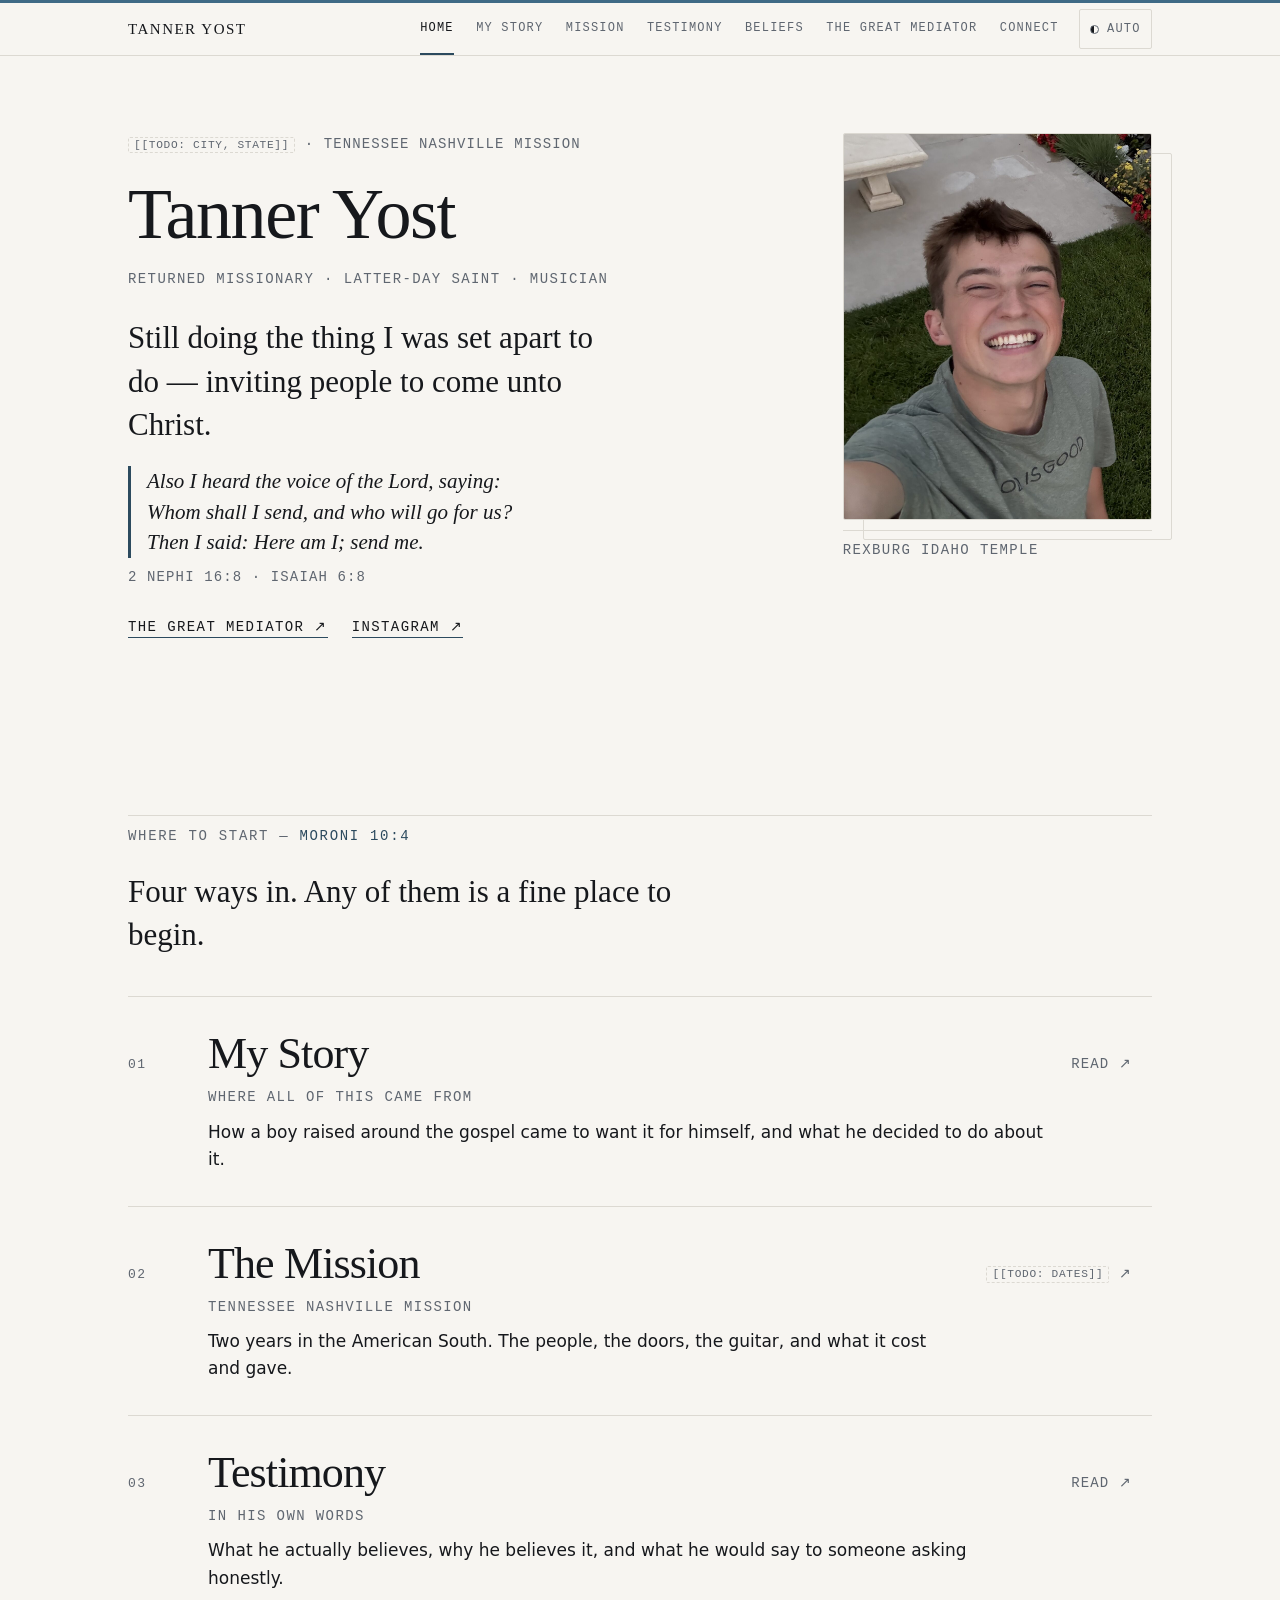
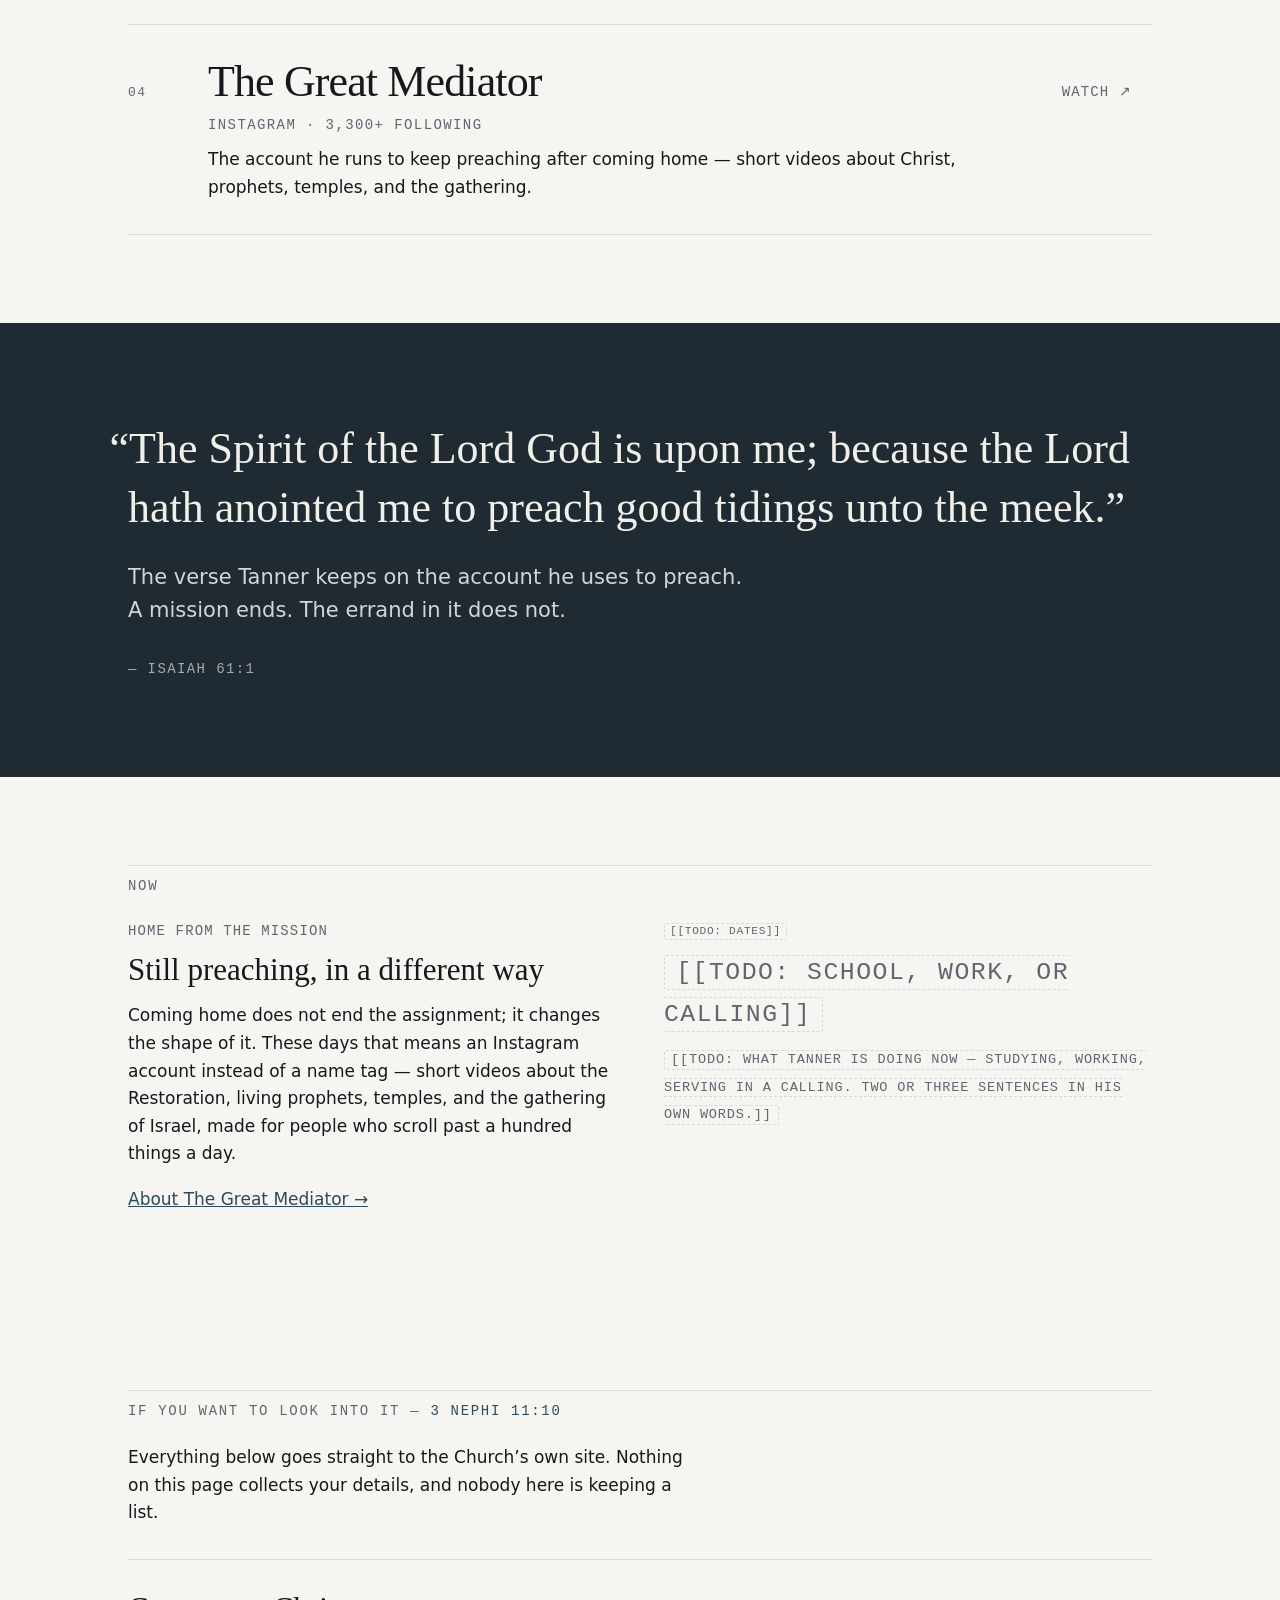
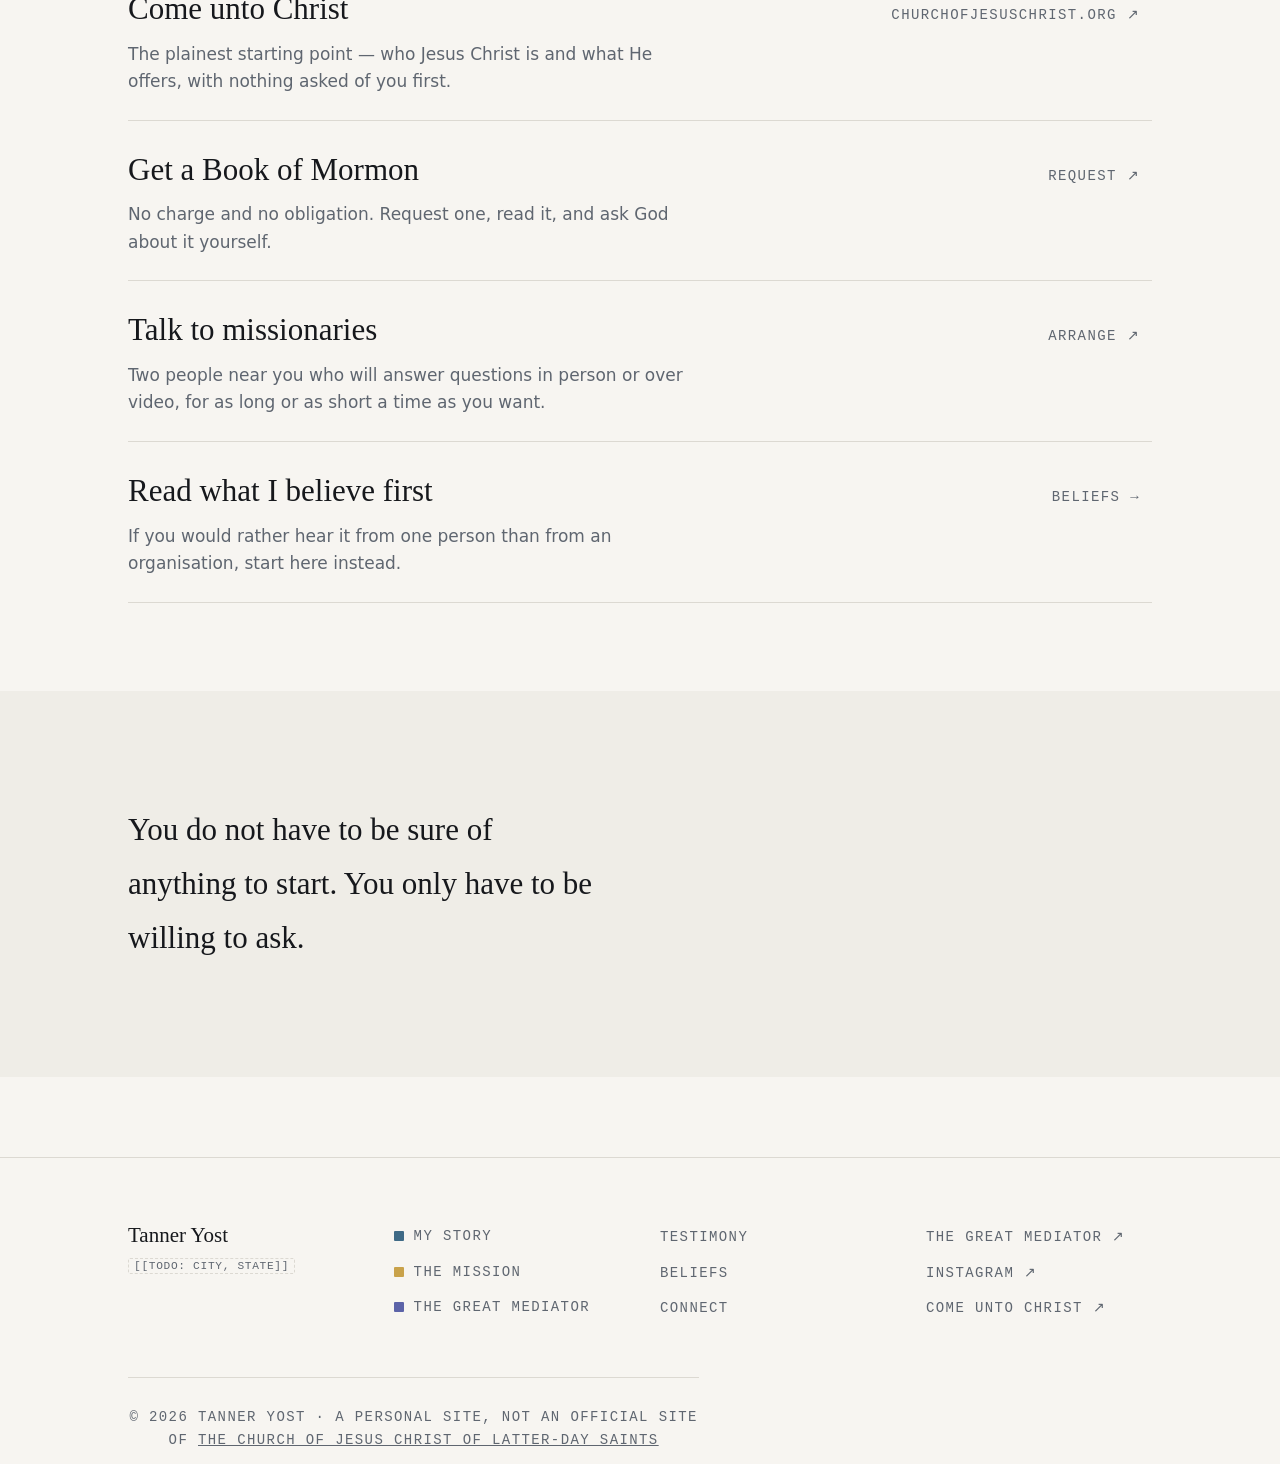
==== index.html @ 620dd686 "Build tanneryost.com — seven pages, no build step A personal site for Tanner Yost, returned missiona" ====
<!DOCTYPE html>
<html lang="en">
<head>
<meta charset="utf-8">
<meta name="viewport" content="width=device-width, initial-scale=1">
<title>Tanner Yost | Returned Missionary, The Church of Jesus Christ of Latter-day Saints</title>
<meta name="description" content="Tanner Yost is a returned missionary of The Church of Jesus Christ of Latter-day Saints who served in the Tennessee Nashville Mission. His story, his testimony, and an invitation to come unto Christ.">
<link rel="canonical" href="https://tanneryost.com/">
<meta property="og:type" content="website">
<meta property="og:url" content="https://tanneryost.com/">
<meta property="og:title" content="Tanner Yost">
<meta property="og:description" content="A returned missionary still doing what he was set apart to do — inviting people to come unto Christ.">
<!-- TODO: add <meta property="og:image"> once a real photograph exists. A link
     preview with no image is better than one showing a stand-in for a person. -->
<link rel="stylesheet" href="assets/css/site.css">
<script>
/* Applies a saved theme before first paint. Must stay inline and synchronous —
   an external file would let the page paint the wrong theme for a frame. */
try{var t=localStorage.getItem('theme');if(t==='light'||t==='dark')document.documentElement.setAttribute('data-theme',t);}catch(e){}
</script>
<script>
/* Arms the scroll reveal AND its safety net. `js` is what lets the CSS hide
   [data-reveal]; if reveal.js never initialises, this load handler strips it
   again so no content can stay invisible. Net first, class second — always. */
window.addEventListener('load',function(){if(document.documentElement.getAttribute('data-reveal-ready')!=='1')document.documentElement.classList.remove('js');});
document.documentElement.className+=' js';
</script>
<script src="assets/js/theme.js" defer></script>
<script src="assets/js/reveal.js" defer></script>
</head>
<body data-page="index">
<a class="skip" href="#main">Skip to content</a>

<header class="site-header">
  <div class="wrap nav-inner">
    <a class="brand" href="index.html">Tanner Yost</a>
    <div class="nav-right">
      <nav aria-label="Primary">
        <ul class="nav-links">
          <li><a href="index.html" aria-current="page">Home</a></li>
          <li><a href="story.html">My Story</a></li>
          <li><a href="mission.html">Mission</a></li>
          <li><a href="testimony.html">Testimony</a></li>
          <li><a href="beliefs.html">Beliefs</a></li>
          <li><a href="mediator.html">The Great Mediator</a></li>
          <li><a href="connect.html">Connect</a></li>
        </ul>
      </nav>
      <button id="theme-toggle" class="theme-toggle" type="button" hidden
              aria-label="Colour theme: Auto. Activate to change.">
        <span class="theme-dot" aria-hidden="true"></span><span class="theme-name">Auto</span>
      </button>
    </div>
  </div>
</header>

<main id="main">

  <div class="wrap masthead">
    <div class="grid">
      <div style="grid-column: 1 / 8;">
        <p class="meta" style="margin-bottom:1.25rem;"><span class="todo">[[TODO: city, state]]</span> &middot; Tennessee Nashville Mission</p>
        <h1 style="font-size:var(--step-4); line-height:1.08;">Tanner Yost</h1>
        <p class="facets">Returned missionary &middot; Latter-day Saint &middot; Musician</p>
        <p class="lede">Still doing the thing I was set apart to do &mdash; inviting people to come unto Christ.</p>
        <p class="motto">Also I heard the voice of the Lord, saying: Whom shall I send, and who will go for us? Then I said: Here am I; send me.</p>
        <p class="meta" style="margin:-1.25rem 0 1.75rem;">2 Nephi 16:8 &middot; Isaiah 6:8</p>
        <ul class="linkrow">
          <li><a href="https://www.instagram.com/thegreatmediator/" rel="me noopener">The Great Mediator &#8599;</a></li>
          <li><a href="https://www.instagram.com/tanner_yost21/" rel="me noopener">Instagram &#8599;</a></li>
        </ul>
      </div>
      <figure class="portrait" style="grid-column: 9 / 13; margin:0;">
        <div class="portrait-frame">
          <img src="assets/img/tanner-portrait.jpg"
               srcset="assets/img/tanner-portrait.jpg 1200w, assets/img/tanner-portrait@2x.jpg 1900w"
               sizes="(max-width: 899px) 100vw, 33vw"
               width="1200" height="1499" decoding="async"
               alt="Tanner Yost laughing, photographed on the lawn of the Rexburg Idaho Temple grounds.">
        </div>
        <figcaption class="caption">Rexburg Idaho Temple</figcaption>
      </figure>
    </div>
  </div>

  <section class="wrap" aria-labelledby="index-h">
    <h2 class="eyebrow" id="index-h">Where to start <span class="ref">Moroni 10:4</span></h2>
    <p class="lede" style="max-width:38ch; margin-bottom:2.5rem;">Four ways in. Any of them is a fine place to begin.</p>
    <div class="idx">

      <a class="idx-row" href="story.html" data-reveal>
        <span class="idx-num">01</span>
        <span>
          <span class="idx-name">My Story</span>
          <span class="idx-tag">Where all of this came from</span>
          <span class="idx-desc">How a boy raised around the gospel came to want it for himself, and what he decided to do about it.</span>
        </span>
        <span class="idx-when">Read &#8599;</span>
      </a>

      <a class="idx-row t-mission" href="mission.html" data-reveal>
        <span class="idx-num">02</span>
        <span>
          <span class="idx-name">The Mission</span>
          <span class="idx-tag">Tennessee Nashville Mission</span>
          <span class="idx-desc">Two years in the American South. The people, the doors, the guitar, and what it cost and gave.</span>
        </span>
        <span class="idx-when"><span class="todo">[[TODO: dates]]</span> &#8599;</span>
      </a>

      <a class="idx-row" href="testimony.html" data-reveal>
        <span class="idx-num">03</span>
        <span>
          <span class="idx-name">Testimony</span>
          <span class="idx-tag">In his own words</span>
          <span class="idx-desc">What he actually believes, why he believes it, and what he would say to someone asking honestly.</span>
        </span>
        <span class="idx-when">Read &#8599;</span>
      </a>

      <a class="idx-row t-mediator" href="mediator.html" data-reveal>
        <span class="idx-num">04</span>
        <span>
          <span class="idx-name">The Great Mediator</span>
          <span class="idx-tag">Instagram &middot; 3,300+ following</span>
          <span class="idx-desc">The account he runs to keep preaching after coming home &mdash; short videos about Christ, prophets, temples, and the gathering.</span>
        </span>
        <span class="idx-when">Watch &#8599;</span>
      </a>

    </div>
  </section>

  <div class="band-quote full-bleed">
    <div class="wrap">
      <blockquote>&ldquo;The Spirit of the Lord God is upon me; because the Lord hath anointed me to preach good tidings unto the meek.&rdquo;</blockquote>
      <p class="after">The verse Tanner keeps on the account he uses to preach. A mission ends. The errand in it does not.</p>
      <p class="attrib">&mdash; Isaiah 61:1</p>
    </div>
  </div>

  <section class="wrap" aria-labelledby="now-h">
    <h2 class="eyebrow" id="now-h">Now</h2>
    <div class="grid">
      <div style="grid-column: 1 / 7;" data-reveal>
        <p class="meta">Home from the mission</p>
        <h3 style="font-family:var(--font-display); font-weight:400; font-size:var(--step-2); margin:.4rem 0 .75rem;">Still preaching, in a different way</h3>
        <p>Coming home does not end the assignment; it changes the shape of it. These days that means an Instagram account instead of a name tag &mdash; short videos about the Restoration, living prophets, temples, and the gathering of Israel, made for people who scroll past a hundred things a day.</p>
        <p><a href="mediator.html">About The Great Mediator &rarr;</a></p>
      </div>
      <div style="grid-column: 7 / 13;" data-reveal>
        <p class="meta"><span class="todo">[[TODO: dates]]</span></p>
        <h3 style="font-family:var(--font-display); font-weight:400; font-size:var(--step-2); margin:.4rem 0 .75rem;"><span class="todo">[[TODO: school, work, or calling]]</span></h3>
        <p><span class="todo">[[TODO: what Tanner is doing now &mdash; studying, working, serving in a calling. Two or three sentences in his own words.]]</span></p>
      </div>
    </div>
  </section>

  <section class="wrap" aria-labelledby="invite-h">
    <h2 class="eyebrow" id="invite-h">If you want to look into it <span class="ref">3 Nephi 11:10</span></h2>
    <p style="max-width:52ch; margin-bottom:2rem;">Everything below goes straight to the Church&rsquo;s own site. Nothing on this page collects your details, and nobody here is keeping a list.</p>
    <ul class="invite">
      <li data-reveal>
        <a href="https://www.churchofjesuschrist.org/comeuntochrist" rel="noopener">
          <span>
            <span class="what">Come unto Christ</span>
            <span class="why">The plainest starting point &mdash; who Jesus Christ is and what He offers, with nothing asked of you first.</span>
          </span>
          <span class="go">churchofjesuschrist.org &#8599;</span>
        </a>
      </li>
      <li data-reveal>
        <a href="https://www.churchofjesuschrist.org/comeuntochrist/ps/book-of-mormon-lesson" rel="noopener">
          <span>
            <span class="what">Get a Book of Mormon</span>
            <span class="why">No charge and no obligation. Request one, read it, and ask God about it yourself.</span>
          </span>
          <span class="go">Request &#8599;</span>
        </a>
      </li>
      <li data-reveal>
        <a href="https://www.churchofjesuschrist.org/comeuntochrist/ps/meet-with-missionaries" rel="noopener">
          <span>
            <span class="what">Talk to missionaries</span>
            <span class="why">Two people near you who will answer questions in person or over video, for as long or as short a time as you want.</span>
          </span>
          <span class="go">Arrange &#8599;</span>
        </a>
      </li>
      <li data-reveal>
        <a href="beliefs.html">
          <span>
            <span class="what">Read what I believe first</span>
            <span class="why">If you would rather hear it from one person than from an organisation, start here instead.</span>
          </span>
          <span class="go">Beliefs &rarr;</span>
        </a>
      </li>
    </ul>
  </section>

  <div class="band-quiet full-bleed">
    <div class="wrap">
      <p>You do not have to be sure of anything to start. You only have to be willing to ask.</p>
    </div>
  </div>

</main>

<footer class="site-footer">
  <div class="wrap">
    <div class="footer-grid">
      <div>
        <h2>Tanner Yost</h2>
        <p class="meta"><span class="todo">[[TODO: city, state]]</span></p>
      </div>
      <div>
        <ul>
          <li><a href="story.html"><span class="swatch sw-self"></span>My Story</a></li>
          <li><a href="mission.html"><span class="swatch sw-mission"></span>The Mission</a></li>
          <li><a href="mediator.html"><span class="swatch sw-mediator"></span>The Great Mediator</a></li>
        </ul>
      </div>
      <div>
        <ul>
          <li><a href="testimony.html">Testimony</a></li>
          <li><a href="beliefs.html">Beliefs</a></li>
          <li><a href="connect.html">Connect</a></li>
        </ul>
      </div>
      <div>
        <ul>
          <li><a href="https://www.instagram.com/thegreatmediator/" rel="me noopener">The Great Mediator &#8599;</a></li>
          <li><a href="https://www.instagram.com/tanner_yost21/" rel="me noopener">Instagram &#8599;</a></li>
          <li><a href="https://www.churchofjesuschrist.org/comeuntochrist" rel="noopener">Come unto Christ &#8599;</a></li>
        </ul>
      </div>
    </div>
    <p class="colophon">&copy; 2026 Tanner Yost &middot; A personal site, not an official site of <a href="https://www.churchofjesuschrist.org/" rel="noopener">The Church of Jesus Christ of Latter-day Saints</a></p>
  </div>
</footer>

</body>
</html>
---- assets/css/site.css ----
/* ============================================================================
   tanneryost.com — site styles
   Hand-written. No framework, no build step, no npm. Works offline.

   ANTI-DRIFT RULES — these are what separate this from a generic template.
   If any one of them lapses, the design collapses. Do not "improve" them away.
     1. Body copy is NEVER a serif. The serif is display and scripture only.
     2. Nothing is centered except the footer bottom line and the placeholders.
     3. No border-radius above 2px. No exceptions on this site.
     4. No box-shadow as decoration. Depth comes from 1px borders and one
        offset frame. The inset bars on hover are structure, not shadow.
     5. No gradients. Not one.
     6. Display serif is always weight 400. Never bold. Bold serif at display
        size is what makes a site look like a 2009 blog.
     7. The mono voice carries SCRIPTURE REFERENCES, not decoration. If a mono
        label is not a reference, a date, or a section name, it should not be
        mono. This is the site's whole typographic conceit — protect it.
     8. Scripture wording is NEVER altered, and always carries its reference.
        Quoting part of a verse is fine — changing a word inside it is not.
        Every verse on this site was checked against churchofjesuschrist.org
        before launch. Check any new one the same way; do not quote from
        memory. Memory is exactly how "And I would not that ye think" became
        "I would not that ye should think" in an early draft of story.html.

   TWO DELIBERATE, BOUNDED EXCEPTIONS TO THE "NO DEPENDENCIES" RULE:
     a. assets/js/reveal.js adds one scroll reveal. Content is VISIBLE BY
        DEFAULT — only `.js [data-reveal]` hides, so a visitor without JS
        loses nothing. See the safety net in each page's <head>.
     b. Instagram's embed.js loads on mediator.html and mission.html ONLY.
        Every other page stays fully offline-capable. The bare <blockquote>
        is styled to read as a finished link card if the script never loads.
   ========================================================================= */

/* ---------- tokens ------------------------------------------------------ */

:root {
  --bg: #F7F5F1;
  --surface: #FFFFFF;
  --ink: #16181C;
  --ink-muted: #5F6670;
  --border: #DCD9D2;
  --graphite: #1F2A33;
  --graphite-ink: #F1EFE9;
  --quiet-bg: #EFEDE7;

  /* Temple blue. The default accent, used on every page that is about Tanner
     himself rather than about one of the two named efforts. */
  --accent: #2C4A5E;
  --accent-fill: #3F6A86;
  --accent-tint: rgba(63, 106, 134, .08);

  --font-display: ui-serif, "Iowan Old Style", "Palatino Linotype", Palatino,
                  "Book Antiqua", "Hoefler Text", Georgia, "Times New Roman", serif;
  --font-body: system-ui, -apple-system, "Segoe UI", Roboto, "Helvetica Neue",
               "Noto Sans", Arial, sans-serif;
  --font-mono: ui-monospace, SFMono-Regular, "SF Mono", Menlo, Consolas,
               "Liberation Mono", monospace;

  --step--1: .875rem;      /* references and meta. 14px, not 13 — this size
                              carries most of the page's structure. */
  --step-0: 1.0625rem;
  --step-1: 1.3125rem;
  --step-2: clamp(1.5rem, 1.15rem + 1.4vw, 1.9375rem);
  --step-3: clamp(1.9375rem, 1.35rem + 2.4vw, 2.75rem);
  --step-4: clamp(2.5rem, 1.4rem + 4.6vw, 4.5rem);

  --gutter: clamp(20px, 5vw, 48px);
  --measure: 68ch;
  --radius: 2px;
}

/* SECTION-ACCENT LAW — one mechanism, zero exceptions.
   --accent-fill is the raw hex. It may ONLY be a <=4px rule, a <=12px swatch,
   or an inset hover bar. Never text, never a button, never a large panel.
   --accent is the darkened AA-safe variant and is the ONLY one allowed to
   carry colour in text. Naming them this way makes the contrast-failing
   colour awkward to reach for by accident.
   Only two classes, deliberately — Tanner has one message, not a portfolio.
   They go on <body> for a page, and on .idx-row for a single row. */
.t-mission  { --accent: #7A5A20; --accent-fill: #C9A24A;
              --accent-tint: rgba(201, 162, 74, .12); }
.t-mediator { --accent: #3D4278; --accent-fill: #5C63A8;
              --accent-tint: rgba(92, 99, 168, .10); }

/* ---------- dark theme -------------------------------------------------- *
 * Three states, driven by data-theme on <html>:
 *   absent          follow the operating system  (the default)
 *   "light"         forced light, even if the OS says dark
 *   "dark"          forced dark,  even if the OS says light
 *
 * The dark declarations are deliberately written TWICE — once inside the media
 * query for visitors following their OS, once for visitors who picked dark from
 * the toggle. CSS cannot share one block between a media query and an attribute
 * selector, and light-dark() would silently blank the whole palette on older
 * browsers, which is a worse failure than duplication. KEEP THE TWO IN SYNC.
 * ------------------------------------------------------------------------ */

:root { color-scheme: light; }
:root[data-theme="light"] { color-scheme: light; }

@media (prefers-color-scheme: dark) {
  :root:not([data-theme="light"]) {
    color-scheme: dark;
    --bg: #111417;
    --surface: #191D21;
    --ink: #E9ECEF;
    --ink-muted: #98A0A8;
    /* Must stay this light. The entire structure of this site is 1px rules;
       anything darker makes the page look like it failed to load. */
    --border: #3A4149;
    --quiet-bg: #171A1D;
    --accent: #8FB6CE;
    --accent-tint: rgba(143, 182, 206, .16);
  }
  /* Tints are re-tuned for dark: the light-mode 8-12% alpha is a ~2% lift on
     #111417 and vanishes entirely. */
  :root:not([data-theme="light"]) .t-mission  { --accent: #DDBB6A; --accent-tint: rgba(221, 187, 106, .16); }
  :root:not([data-theme="light"]) .t-mediator { --accent: #A2A8E4; --accent-tint: rgba(162, 168, 228, .16); }
}

:root[data-theme="dark"] {
  color-scheme: dark;
  --bg: #111417;
  --surface: #191D21;
  --ink: #E9ECEF;
  --ink-muted: #98A0A8;
  --border: #3A4149;
  --quiet-bg: #171A1D;
  --accent: #8FB6CE;
  --accent-tint: rgba(143, 182, 206, .16);
}
:root[data-theme="dark"] .t-mission  { --accent: #DDBB6A; --accent-tint: rgba(221, 187, 106, .16); }
:root[data-theme="dark"] .t-mediator { --accent: #A2A8E4; --accent-tint: rgba(162, 168, 228, .16); }

/* ---------- base -------------------------------------------------------- */

*, *::before, *::after { box-sizing: border-box; }

html, body { overflow-x: clip; }

body {
  margin: 0;
  background: var(--bg);
  color: var(--ink);
  font-family: var(--font-body);
  font-size: var(--step-0);
  line-height: 1.62;
  -webkit-font-smoothing: antialiased;
  text-rendering: optimizeLegibility;
}

img, svg, video { max-width: 100%; height: auto; display: block; }

/* Every grid/flex child holding text needs this or long words force overflow. */
.grid > *, .flex > * { min-width: 0; }

a { color: var(--accent); }

:focus-visible {
  outline: 2px solid var(--accent);
  outline-offset: 3px;
}

.skip {
  position: absolute; left: -9999px; top: 0;
  background: var(--surface); color: var(--ink);
  padding: .75rem 1rem; z-index: 100;
  font-family: var(--font-mono); font-size: var(--step--1);
}
.skip:focus { left: 0; }

.sr-only {
  position: absolute; width: 1px; height: 1px;
  padding: 0; margin: -1px; overflow: hidden;
  clip: rect(0 0 0 0); white-space: nowrap; border: 0;
}

/* ---------- typography -------------------------------------------------- */

h1, h2 {
  font-family: var(--font-display);
  font-weight: 400;                 /* never bold — see anti-drift rule 6 */
  margin: 0;
}
h1 { font-size: var(--step-3); line-height: 1.15; letter-spacing: -.02em; }
h2 { font-size: var(--step-2); line-height: 1.25; letter-spacing: -.01em; }
h3 {
  font-family: var(--font-body);
  font-weight: 600;
  font-size: var(--step-1);
  line-height: 1.35;
  margin: 0;
}

p { margin: 0 0 1.1em; max-width: var(--measure); }
p:last-child { margin-bottom: 0; }

.lede {
  font-family: var(--font-display);
  font-size: var(--step-2);
  line-height: 1.4;
  max-width: 34ch;
}

/* The section label. Mono caps over a hairline — the same fixture on every
   page, so a reader always knows where a section begins. */
.eyebrow {
  font-family: var(--font-mono);
  font-size: var(--step--1);
  text-transform: uppercase;
  letter-spacing: .12em;
  color: var(--ink-muted);
  margin: 0 0 1.5rem;
  padding-top: 12px;
  border-top: 1px solid var(--border);
}

/* A scripture reference riding on the section label. This is the site's
   signature move — where Sai's dossier numbered its figures, this one cites
   chapter and verse. Tabular numerals so a column of references aligns. */
.eyebrow .ref {
  color: var(--accent);
  font-variant-numeric: tabular-nums;
}
.eyebrow .ref::before { content: " \2014  "; color: var(--ink-muted); }

.meta {
  font-family: var(--font-mono);
  font-size: var(--step--1);
  text-transform: uppercase;
  letter-spacing: .08em;
  color: var(--ink-muted);
  font-variant-numeric: tabular-nums;   /* dates align like a printed record */
  margin: 0;
}
.meta li { display: inline; }
.meta li + li::before { content: " | "; opacity: .55; }
ul.meta { list-style: none; padding: 0; }

/* Unresolved facts ship as visibly unfilled fields — never as plausible
   invention. Tanner fills these in; nothing here is guessed on his behalf.
   Find them all with:  grep -rn 'TODO:' *.html   */
.todo {
  font-family: var(--font-mono);
  font-size: .8em;
  text-transform: uppercase;
  letter-spacing: .06em;
  color: var(--ink-muted);
  border: 1px dashed var(--border);
  border-radius: var(--radius);
  padding: .1em .45em;
  white-space: normal;
}

/* A standing note to the reader — currently the "this page is a draft" bar.
   Deliberately plain and unemphatic: it is an admission, not a banner. Delete
   the element from the page once the page no longer needs the admission. */
.notice {
  font-family: var(--font-mono);
  font-size: var(--step--1);
  line-height: 1.7;
  color: var(--ink-muted);
  border: 1px dashed var(--border);
  border-radius: var(--radius);
  padding: 1rem 1.25rem;
  max-width: 68ch;
  margin: 0;
}

/* ---------- scripture --------------------------------------------------- */

/* A quoted verse. Serif, hanging opening quote, reference always attached.
   Used inline in the flow of a page; the graphite band handles the loud ones. */
.verse {
  font-family: var(--font-display);
  font-size: var(--step-1);
  line-height: 1.6;
  max-width: 46ch;
  margin: 0 0 1.5rem;
  padding-left: 18px;
  border-left: 3px solid var(--accent);
}
.verse p { margin: 0 0 .6em; max-width: none; font-family: inherit; }
.verse cite {
  display: block;
  font-family: var(--font-mono);
  font-style: normal;
  font-size: var(--step--1);
  text-transform: uppercase;
  letter-spacing: .1em;
  color: var(--ink-muted);
  font-variant-numeric: tabular-nums;
  margin-top: .75rem;
}

/* ---------- layout ------------------------------------------------------ */

.wrap {
  max-width: 1120px;
  margin-inline: auto;
  padding-inline: var(--gutter);
}

section { padding-block: clamp(3rem, 7vw, 5.5rem); }

.grid {
  display: grid;
  grid-template-columns: repeat(12, 1fr);
  gap: clamp(1.5rem, 4vw, 3rem);
}
@media (max-width: 899px) {
  .grid { grid-template-columns: 1fr; }
  .grid > * { grid-column: auto !important; }
}

.full-bleed {
  width: 100vw;
  margin-left: 50%;
  transform: translateX(-50%);
}

/* ---------- header / nav ------------------------------------------------ */

.site-header {
  position: sticky;
  top: 0;
  z-index: 50;
  background: var(--bg);
  border-bottom: 1px solid var(--border);
}

/* The accent stripe. Solid --accent-fill, taking whichever section colour the
   page carries. No gradient — see anti-drift rule 5. */
.site-header::before {
  content: "";
  display: block;
  height: 3px;
  background: var(--accent-fill);
}

.nav-inner {
  display: flex;
  flex-wrap: wrap;
  align-items: center;
  justify-content: space-between;
  gap: 0 1.5rem;
}

.brand {
  font-family: var(--font-display);
  font-size: .9375rem;
  text-transform: uppercase;
  letter-spacing: .1em;
  color: var(--ink);
  text-decoration: none;
  padding-block: .875rem;
}

/* Seven links on a seven-page site never needed a disclosure. A wrapping flex
   row removes the JS, the overlay edge cases, and the empty-accessible-name
   bug that a checkbox-under-an-aria-hidden-label pattern would introduce. */
.nav-links {
  display: flex;
  flex-wrap: wrap;
  list-style: none;
  margin: 0;
  padding: 0;
  gap: 0 clamp(.75rem, 1.8vw, 1.4rem);
}
.nav-links a {
  display: block;
  font-family: var(--font-mono);
  font-size: .75rem;
  text-transform: uppercase;
  letter-spacing: .1em;
  color: var(--ink-muted);
  text-decoration: none;
  padding-block: .875rem;          /* 14px + 14px + line-height => 44px target */
  transition: color 100ms ease;
}
.nav-links a:hover { color: var(--ink); }
.nav-links a[aria-current="page"] {
  color: var(--ink);
  box-shadow: 0 2px 0 var(--accent);   /* --accent (text-safe), never --accent-fill */
}

.nav-right {
  display: flex;
  align-items: center;
  flex-wrap: wrap;
  gap: 0 clamp(.75rem, 2vw, 1.25rem);
}

/* Theme toggle. Mono uppercase like everything else in the chrome, so it reads
   as one more printed label rather than a widget bolted on. It ships with the
   [hidden] attribute and theme.js removes it, so a visitor with JS disabled
   never sees a dead control — they just get their OS preference. */
.theme-toggle {
  font-family: var(--font-mono);
  font-size: .75rem;
  text-transform: uppercase;
  letter-spacing: .1em;
  color: var(--ink-muted);
  background: none;
  border: 1px solid var(--border);
  border-radius: var(--radius);
  padding: .5rem .65rem;
  min-height: 40px;
  cursor: pointer;
  display: inline-flex;
  align-items: center;
  gap: .5rem;
  transition: color 100ms ease, border-color 100ms ease;
}
.theme-toggle:hover { color: var(--ink); border-color: var(--ink-muted); }
.theme-toggle[hidden] { display: none; }

.theme-dot {
  width: 9px;
  height: 9px;
  flex: none;
  border-radius: 50%;
  border: 1px solid var(--ink-muted);
  background: var(--ink);
}
/* Auto shows a half-filled dot: the site is deferring to the OS, not asserting
   a colour of its own. */
.theme-toggle[data-state="auto"] .theme-dot {
  background: linear-gradient(90deg, var(--ink) 0 50%, transparent 50% 100%);
}
.theme-toggle[data-state="light"] .theme-dot { background: transparent; }

@media (max-width: 720px) {
  .nav-inner { gap: 0; }
  .brand { width: 100%; padding-bottom: .35rem; }
  .nav-right { width: 100%; padding-bottom: .5rem; }
  .nav-links { width: 100%; }
}

/* ---------- masthead ---------------------------------------------------- */

.masthead { padding-block: clamp(2.5rem, 6vw, 6rem) clamp(3rem, 7vw, 5.5rem); }
.masthead .lede { max-width: 32ch; margin-bottom: 1.25rem; }

.facets {
  font-family: var(--font-mono);
  font-size: var(--step--1);
  text-transform: uppercase;
  letter-spacing: .1em;
  color: var(--ink-muted);
  margin: .9rem 0 1.6rem;
}

.motto {
  font-family: var(--font-display);
  font-style: italic;
  font-size: var(--step-1);
  line-height: 1.45;
  border-left: 3px solid var(--accent);
  padding-left: 16px;
  margin: 0 0 1.75rem;
  max-width: 40ch;
}

.linkrow {
  display: flex;
  flex-wrap: wrap;
  gap: 0 1.5rem;
  list-style: none;
  margin: 0;
  padding: 0;
  font-family: var(--font-mono);
  font-size: var(--step--1);
  text-transform: uppercase;
  letter-spacing: .1em;
}
.linkrow a { color: var(--ink); text-decoration: none; border-bottom: 1px solid var(--accent); padding-bottom: 2px; }
.linkrow a:hover { border-bottom-width: 2px; }

/* Portrait with a letterpress-style offset frame. This is the one offset
   element on the site (anti-drift rule 4 permits exactly this). */
/* The frame anchors to a wrapper around the image only. Anchoring it to the
   <figure> would stretch it around the caption as well. */
.portrait-frame { position: relative; }
.portrait img {
  width: 100%;
  aspect-ratio: 4 / 5;
  object-fit: cover;
  object-position: 50% 28%;      /* keeps the eyeline in the upper third */
  border: 1px solid var(--border);
  border-radius: var(--radius);
}
@media (min-width: 900px) {
  .portrait-frame::before {
    content: "";
    position: absolute;
    inset: 20px -20px -20px 20px;
    border: 1px solid var(--border);
    border-radius: var(--radius);
    z-index: -1;
  }
}
/* The source portrait is vertical. A 3:2 mobile crop would slice a band out of
   the middle of his face, so mobile squares off instead of going landscape. */
@media (max-width: 899px) {
  .portrait img { aspect-ratio: 1 / 1; object-position: 50% 30%; }
}

/* A wide figure for landscape photographs — the same letterpress offset frame
   as the portrait, at 3:2. Group shots and buildings belong here; forcing them
   into the 4:5 .portrait slot crops the people at the edges straight out. */
.feature { margin: 0; }
.feature-frame { position: relative; }
.feature img {
  width: 100%;
  aspect-ratio: 3 / 2;
  object-fit: cover;
  border: 1px solid var(--border);
  border-radius: var(--radius);
}
@media (min-width: 900px) {
  .feature-frame::before {
    content: "";
    position: absolute;
    inset: 20px -20px -20px 20px;
    border: 1px solid var(--border);
    border-radius: var(--radius);
    z-index: -1;
  }
}

.caption {
  font-family: var(--font-mono);
  font-size: var(--step--1);
  text-transform: uppercase;
  letter-spacing: .1em;
  color: var(--ink-muted);
  border-top: 1px solid var(--border);
  padding-top: 8px;
  margin-top: 10px;
}

/* ---------- photo placeholders ------------------------------------------ *
 * Tanner's Instagram is 100% video reels — there is not one photograph to
 * work from, and the reel thumbnails are 360x640 and mostly other people's
 * copyrighted media. So every image slot ships as a labelled, correctly
 * proportioned frame instead of a stock photo standing in for a real person.
 * It is honest, it holds the exact layout the photo will occupy, and it tells
 * whoever is filling it in precisely what to supply.
 * Delete the .ph block and drop in an <img> — the geometry is already right.
 * ----------------------------------------------------------------------- */
.ph {
  border: 1px dashed var(--border);
  border-radius: var(--radius);
  background: var(--quiet-bg);
  display: grid;
  place-items: center;
  padding: 1.5rem;
  text-align: center;
  aspect-ratio: 4 / 5;
}
.ph span {
  font-family: var(--font-mono);
  font-size: var(--step--1);
  text-transform: uppercase;
  letter-spacing: .1em;
  color: var(--ink-muted);
  max-width: 24ch;
  line-height: 1.6;
}
.ph--wide { aspect-ratio: 3 / 2; }
.ph--square { aspect-ratio: 1 / 1; }
@media (max-width: 899px) {
  .portrait .ph { aspect-ratio: 1 / 1; }
}

/* ---------- the index (the home centrepiece) ---------------------------- */
/* Not cards. A printed index. Cards are the failure state. */

.idx { border-bottom: 1px solid var(--border); }

.idx-row {
  display: grid;
  grid-template-columns: 3.5rem 1fr auto;
  gap: 0 1.5rem;
  align-items: baseline;
  padding: 2rem 1.25rem 2rem 0;
  border-top: 1px solid var(--border);
  text-decoration: none;
  color: inherit;
  background: transparent;
  transition: background-color 120ms ease;
}
.idx-num {
  font-family: var(--font-mono);
  font-size: .8125rem;
  letter-spacing: .12em;
  color: var(--ink-muted);
  font-variant-numeric: tabular-nums;
}
.idx-name {
  font-family: var(--font-display);
  font-size: var(--step-3);
  line-height: 1.15;
  letter-spacing: -.02em;
  display: block;
}
.idx-tag {
  font-family: var(--font-mono);
  font-size: var(--step--1);
  text-transform: uppercase;
  letter-spacing: .1em;
  color: var(--ink-muted);
  display: block;
  margin: .4rem 0 .6rem;
}
.idx-desc { margin: 0; max-width: 46ch; }
.idx-when {
  font-family: var(--font-mono);
  font-size: var(--step--1);
  text-transform: uppercase;
  letter-spacing: .08em;
  color: var(--ink-muted);
  text-align: right;
  font-variant-numeric: tabular-nums;
  white-space: nowrap;
}

.idx-row:hover, .idx-row:focus-visible {
  background: var(--accent-tint);                              /* fallback */
  background: color-mix(in srgb, var(--accent-fill) 8%, transparent);
  box-shadow: inset 3px 0 0 var(--accent-fill);
}
@media (prefers-color-scheme: dark) {
  :root:not([data-theme="light"]) .idx-row:hover,
  :root:not([data-theme="light"]) .idx-row:focus-visible {
    background: var(--accent-tint);
    background: color-mix(in srgb, var(--accent-fill) 16%, transparent);
  }
}
:root[data-theme="dark"] .idx-row:hover,
:root[data-theme="dark"] .idx-row:focus-visible {
  background: var(--accent-tint);
  background: color-mix(in srgb, var(--accent-fill) 16%, transparent);
}
.idx-row:hover .idx-num, .idx-row:focus-visible .idx-num { color: var(--accent); }

@media (max-width: 639px) {
  .idx-row { grid-template-columns: 1fr; padding-right: .5rem; }
  .idx-when { text-align: left; margin-top: .75rem; }
  .idx-num { margin-bottom: .35rem; }
}

/* ---------- bands ------------------------------------------------------- */

/* The loud band: graphite, a verse or a line of his own, an attribution. */
.band-quote {
  background: var(--graphite);
  color: var(--graphite-ink);
  padding-block: clamp(3.5rem, 8vw, 6rem);
}
.band-quote blockquote {
  margin: 0;
  font-family: var(--font-display);
  font-size: var(--step-3);
  line-height: 1.35;
  max-width: 24em;
  text-indent: -.42em;              /* hanging opening quote */
}
.band-quote .after {
  font-family: var(--font-body);
  font-size: var(--step-1);
  line-height: 1.55;
  max-width: 46ch;
  margin-top: 1.5rem;
  color: #D2D6DA;
}
.band-quote .attrib {
  font-family: var(--font-mono);
  font-size: var(--step--1);
  text-transform: uppercase;
  letter-spacing: .1em;
  color: #A3ABB2;
  margin-top: 2rem;
  font-variant-numeric: tabular-nums;
}

/* THE QUIET BAND — one section per page where the system deliberately stops.
   No accent colour, no mono, no reference, no motion, longer leading. On a
   site about faith, a room with nothing in it does more work than another
   label would. Do not add a rule, a heading, or a caption to this. That is
   the entire point. */
.band-quiet {
  background: var(--quiet-bg);
  padding-block: clamp(4rem, 9vw, 7rem);
}
.band-quiet p {
  font-family: var(--font-display);
  font-size: var(--step-2);
  line-height: 1.75;
  max-width: 30ch;
  margin: 0;
}

/* ---------- chapters (the My Story spine) ------------------------------- */

.chapters { counter-reset: ch; margin: 0; padding: 0; list-style: none; }
.chapter {
  border-top: 1px solid var(--border);
  padding-block: clamp(2.25rem, 5vw, 3.5rem);
}
.chapter:last-child { border-bottom: 1px solid var(--border); }
.chapter-head {
  display: grid;
  grid-template-columns: 3.5rem 1fr;
  gap: 0 1.5rem;
  align-items: baseline;
  margin-bottom: 1.5rem;
}
.chapter-n {
  font-family: var(--font-mono);
  font-size: .8125rem;
  letter-spacing: .12em;
  color: var(--accent);
  font-variant-numeric: tabular-nums;
}
.chapter h2 { font-size: var(--step-3); line-height: 1.15; }
.chapter-when {
  font-family: var(--font-mono);
  font-size: var(--step--1);
  text-transform: uppercase;
  letter-spacing: .1em;
  color: var(--ink-muted);
  font-variant-numeric: tabular-nums;
  margin-top: .5rem;
}
.chapter-body { padding-left: 5rem; }
@media (max-width: 639px) {
  .chapter-head { grid-template-columns: 1fr; gap: .35rem; }
  .chapter-body { padding-left: 0; }
}

/* ---------- ledgers, lists, cards --------------------------------------- */

.ledger { list-style: none; margin: 0; padding: 0; border-bottom: 1px solid var(--border); }
.ledger li {
  display: grid;
  grid-template-columns: 2.5rem 1fr;
  gap: 0 1.25rem;
  align-items: baseline;
  border-top: 1px solid var(--border);
  padding-block: 20px;
}
.ledger .n {
  font-family: var(--font-mono);
  font-size: .8125rem;
  letter-spacing: .12em;
  color: var(--accent);
  font-variant-numeric: tabular-nums;
}
.ledger .t { font-family: var(--font-display); font-size: var(--step-1); line-height: 1.4; }

.roles { list-style: none; margin: 0; padding: 0; border-bottom: 1px solid var(--border); }
.roles > li { border-top: 1px solid var(--border); padding-block: 1.75rem; }
.roles h3 { margin-bottom: .35rem; }
.roles .meta { margin-bottom: .9rem; }
.roles ul { margin: .75rem 0 0; padding-left: 1.1rem; }
.roles ul li { margin-bottom: .35rem; max-width: var(--measure); }

/* A record of plain facts — mission dates, areas, callings. Two columns of
   key/value separated by hairlines, so an unfilled row is obvious. */
.facts { margin: 0; border-bottom: 1px solid var(--border); }
.facts > div {
  display: grid;
  grid-template-columns: 11rem 1fr;
  gap: 0 1.5rem;
  align-items: baseline;
  border-top: 1px solid var(--border);
  padding-block: 1.1rem;
}
.facts dt {
  font-family: var(--font-mono);
  font-size: var(--step--1);
  text-transform: uppercase;
  letter-spacing: .1em;
  color: var(--ink-muted);
}
.facts dd { margin: 0; font-family: var(--font-display); font-size: var(--step-1); }
@media (max-width: 559px) {
  .facts > div { grid-template-columns: 1fr; gap: .4rem; }
}

.cards {
  display: grid;
  grid-template-columns: repeat(auto-fit, minmax(240px, 1fr));
  gap: 1.25rem;
  list-style: none;
  margin: 0;
  padding: 0;
}
.cards li {
  background: var(--accent-tint);
  border: 1px solid var(--border);
  border-radius: var(--radius);
  padding: 1.5rem;
}
.cards h3 {
  font-family: var(--font-mono);
  font-size: var(--step--1);
  font-weight: 400;
  text-transform: uppercase;
  letter-spacing: .1em;
  color: var(--accent);
  margin-bottom: .6rem;
}
.cards p { font-size: var(--step-0); }

/* ---------- the invitation ---------------------------------------------- *
 * The one place on the site that asks the reader to do something. It is a
 * list of doors, not a marketing panel — every row goes to the Church's own
 * site, never to a form of ours. Nothing here collects anything.
 * ----------------------------------------------------------------------- */
.invite { list-style: none; margin: 0; padding: 0; border-bottom: 1px solid var(--border); }
.invite li { border-top: 1px solid var(--border); }
.invite a {
  display: grid;
  grid-template-columns: 1fr auto;
  gap: 0 1.5rem;
  align-items: baseline;
  padding: 1.5rem .75rem 1.5rem 0;
  text-decoration: none;
  color: inherit;
  transition: background-color 120ms ease;
}
.invite a:hover, .invite a:focus-visible {
  background: var(--accent-tint);
  box-shadow: inset 3px 0 0 var(--accent-fill);
}
.invite .what { font-family: var(--font-display); font-size: var(--step-2); display: block; }
.invite .why { display: block; margin-top: .4rem; color: var(--ink-muted); max-width: 52ch; }
.invite .go {
  font-family: var(--font-mono);
  font-size: var(--step--1);
  text-transform: uppercase;
  letter-spacing: .1em;
  color: var(--ink-muted);
  white-space: nowrap;
}
.invite a:hover .go, .invite a:focus-visible .go { color: var(--accent); }
@media (max-width: 639px) {
  .invite a { grid-template-columns: 1fr; }
  .invite .go { margin-top: .75rem; }
}

/* ---------- instagram embeds -------------------------------------------- *
 * Loaded on mediator.html and mission.html only. Two things matter here:
 *   1. The bare <blockquote class="instagram-media"> must look finished on its
 *      own. If a visitor blocks scripts, or Instagram is down, or the post is
 *      deleted, they get a real card with a working link — not a broken box.
 *   2. When embed.js DOES run it rewrites the blockquote with its own inline
 *      styles and an iframe. Inline styles beat these class selectors, so the
 *      handover happens on its own with nothing to coordinate.
 * ----------------------------------------------------------------------- */
.ig-grid {
  display: grid;
  grid-template-columns: repeat(auto-fit, minmax(300px, 1fr));
  gap: 1.5rem;
  align-items: start;
}
.instagram-media {
  margin: 0 !important;
  min-width: 0 !important;
  max-width: 100% !important;
  background: var(--surface);
  border: 1px solid var(--border);
  border-radius: var(--radius);
  padding: 1.5rem;
}
.instagram-media a {
  font-family: var(--font-mono);
  font-size: var(--step--1);
  text-transform: uppercase;
  letter-spacing: .1em;
  color: var(--accent);
  text-decoration: none;
  border-bottom: 1px solid var(--accent);
}
.embed-note {
  font-family: var(--font-mono);
  font-size: var(--step--1);
  text-transform: uppercase;
  letter-spacing: .08em;
  color: var(--ink-muted);
  border-top: 1px solid var(--border);
  padding-top: 12px;
  margin-top: 2rem;
  max-width: none;
}

/* ---------- profiles / contact ------------------------------------------ */

.contact-list { list-style: none; margin: 0; padding: 0; border-bottom: 1px solid var(--border); }
.contact-list li { border-top: 1px solid var(--border); padding-block: 1.5rem; display: grid; grid-template-columns: 8rem 1fr; gap: 0 1.5rem; align-items: baseline; }
.contact-list dt, .contact-list .k {
  font-family: var(--font-mono);
  font-size: var(--step--1);
  text-transform: uppercase;
  letter-spacing: .1em;
  color: var(--ink-muted);
}
.contact-list .v { font-family: var(--font-display); font-size: var(--step-1); }
.contact-list .v a { text-decoration: none; border-bottom: 1px solid var(--accent); }
.contact-list .note { display: block; font-family: var(--font-body); font-size: var(--step-0); color: var(--ink-muted); margin-top: .4rem; max-width: 46ch; }
@media (max-width: 559px) {
  .contact-list li { grid-template-columns: 1fr; gap: .4rem; }
}

/* ---------- cross-index ------------------------------------------------- */

.cross { display: grid; grid-template-columns: repeat(auto-fit, minmax(260px, 1fr)); gap: 0 2rem; border-bottom: 1px solid var(--border); }
.cross a {
  display: block;
  padding: 1.5rem 0;
  border-top: 1px solid var(--border);
  text-decoration: none;
  color: inherit;
}
.cross .n { font-family: var(--font-mono); font-size: .8125rem; letter-spacing: .12em; color: var(--ink-muted); }
.cross .name { font-family: var(--font-display); font-size: var(--step-2); display: block; margin-top: .3rem; }
.cross a:hover .name { color: var(--accent); }

/* ---------- footer ------------------------------------------------------ */

.site-footer {
  border-top: 1px solid var(--border);
  padding-block: 4rem 2.5rem;
  margin-top: clamp(3rem, 7vw, 5rem);
}
.footer-grid {
  display: grid;
  grid-template-columns: repeat(auto-fit, minmax(220px, 1fr));
  gap: 2.5rem;
}
.footer-grid h2 {
  font-family: var(--font-display);
  font-size: var(--step-1);
  letter-spacing: 0;
  margin-bottom: .35rem;
}
.footer-grid ul { list-style: none; margin: 0; padding: 0; }
.footer-grid li { margin-bottom: .5rem; }
.footer-grid a {
  font-family: var(--font-mono);
  font-size: var(--step--1);
  text-transform: uppercase;
  letter-spacing: .1em;
  color: var(--ink-muted);
  text-decoration: none;
  display: inline-flex;
  align-items: center;
  gap: .6rem;
}
.footer-grid a:hover { color: var(--ink); }

.swatch {
  width: 10px;
  height: 10px;
  flex: none;
  border-radius: 1px;
  display: inline-block;
}
.sw-self { background: #3F6A86; }
.sw-mission { background: #C9A24A; }
.sw-mediator { background: #5C63A8; }

.colophon {
  font-family: var(--font-mono);
  font-size: var(--step--1);
  text-transform: uppercase;
  letter-spacing: .1em;
  color: var(--ink-muted);
  text-align: center;         /* one of the two centered things on the site */
  border-top: 1px solid var(--border);
  margin-top: 3rem;
  padding-top: 1.75rem;
}
.colophon a { color: inherit; }

/* ---------- motion ------------------------------------------------------ *
 * The one animation on the site. Content is VISIBLE BY DEFAULT: the rule below
 * only bites once an inline <head> script has added `.js` to <html>, and that
 * script also arms a load-event safety net that strips `.js` again if
 * reveal.js never initialises. A visitor with JS off, or on a flaky
 * connection, sees the whole page — they just see it without the fade.
 * ----------------------------------------------------------------------- */

.js [data-reveal] {
  opacity: 0;
  transform: translateY(14px);
}
.js [data-reveal].is-in {
  opacity: 1;
  transform: none;
  transition: opacity 450ms ease, transform 450ms cubic-bezier(.2, .6, .2, 1);
}

@media (prefers-reduced-motion: reduce) {
  *, *::before, *::after {
    animation-duration: .001ms !important;
    transition-duration: .001ms !important;
    scroll-behavior: auto !important;
  }
  /* Belt and braces: reveal.js already skips the observer entirely under
     reduced motion, but if it never runs, nothing may stay hidden. */
  .js [data-reveal] { opacity: 1; transform: none; }
}
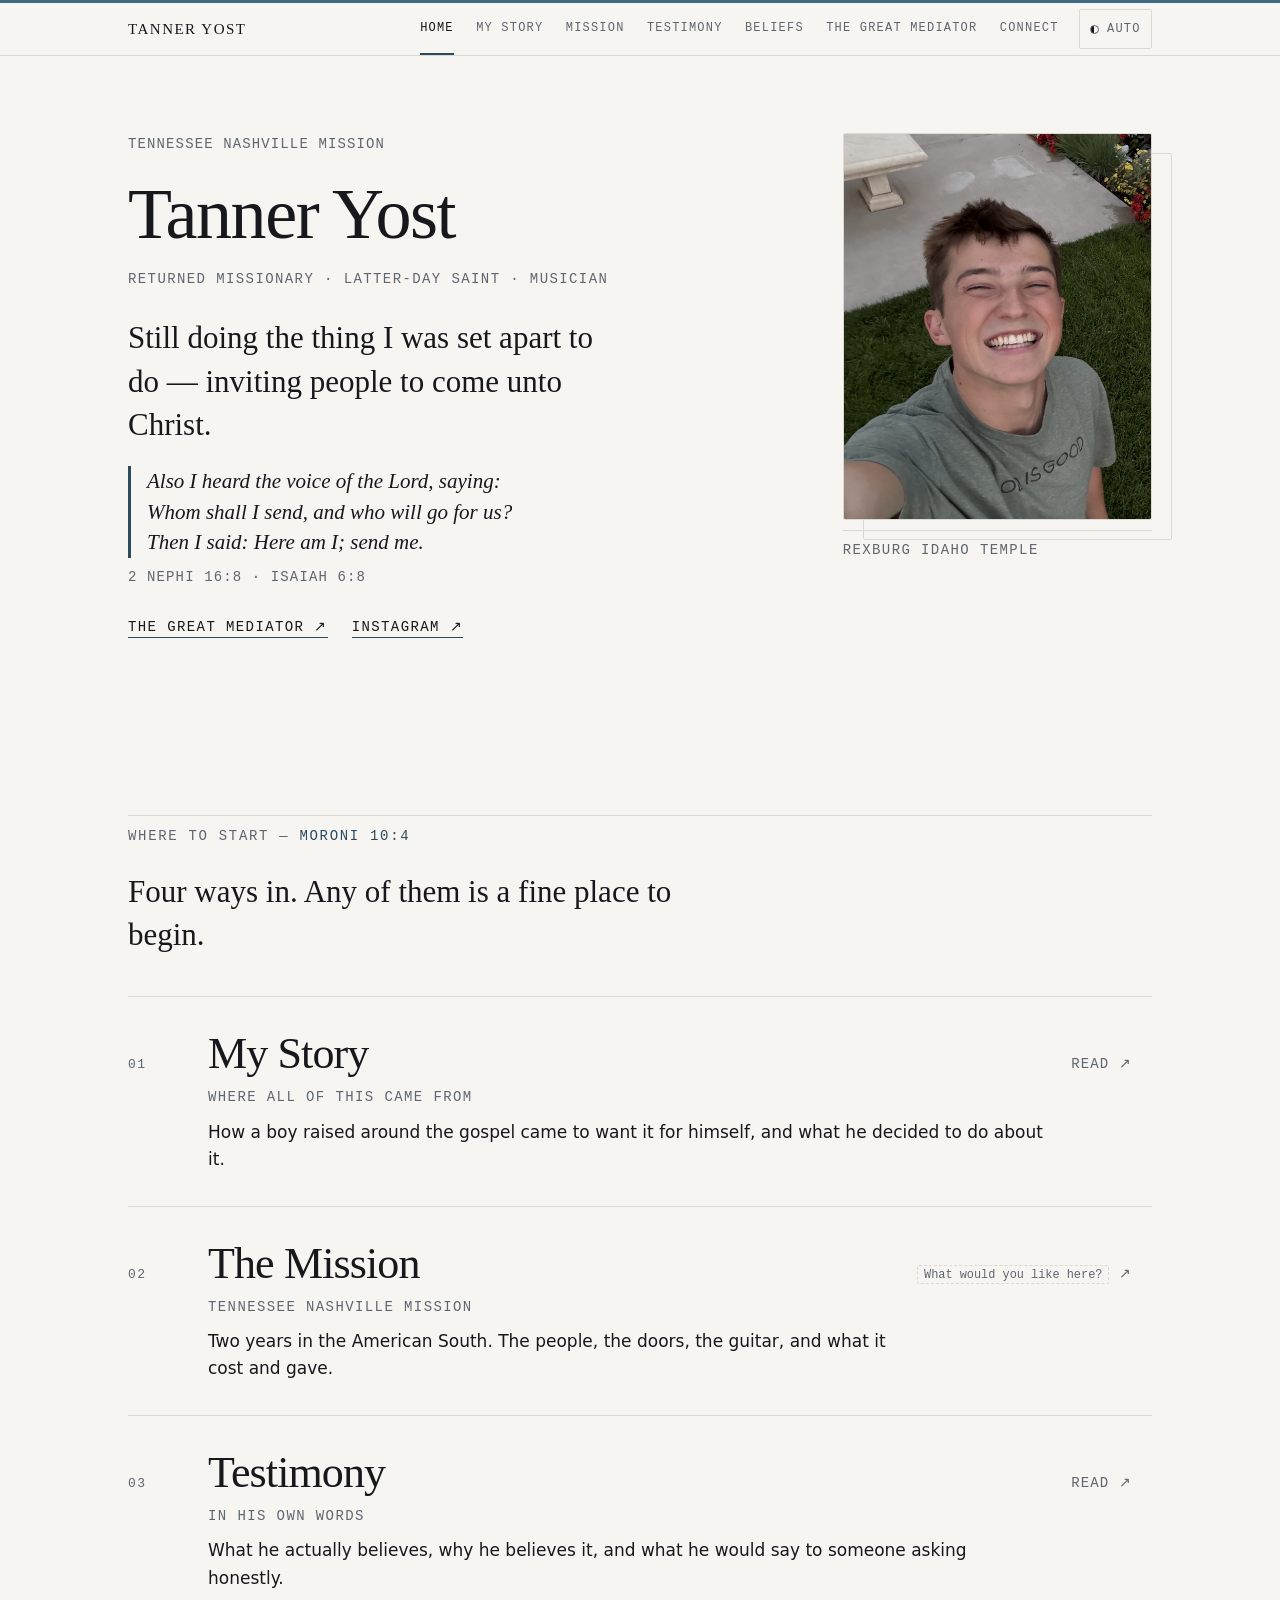
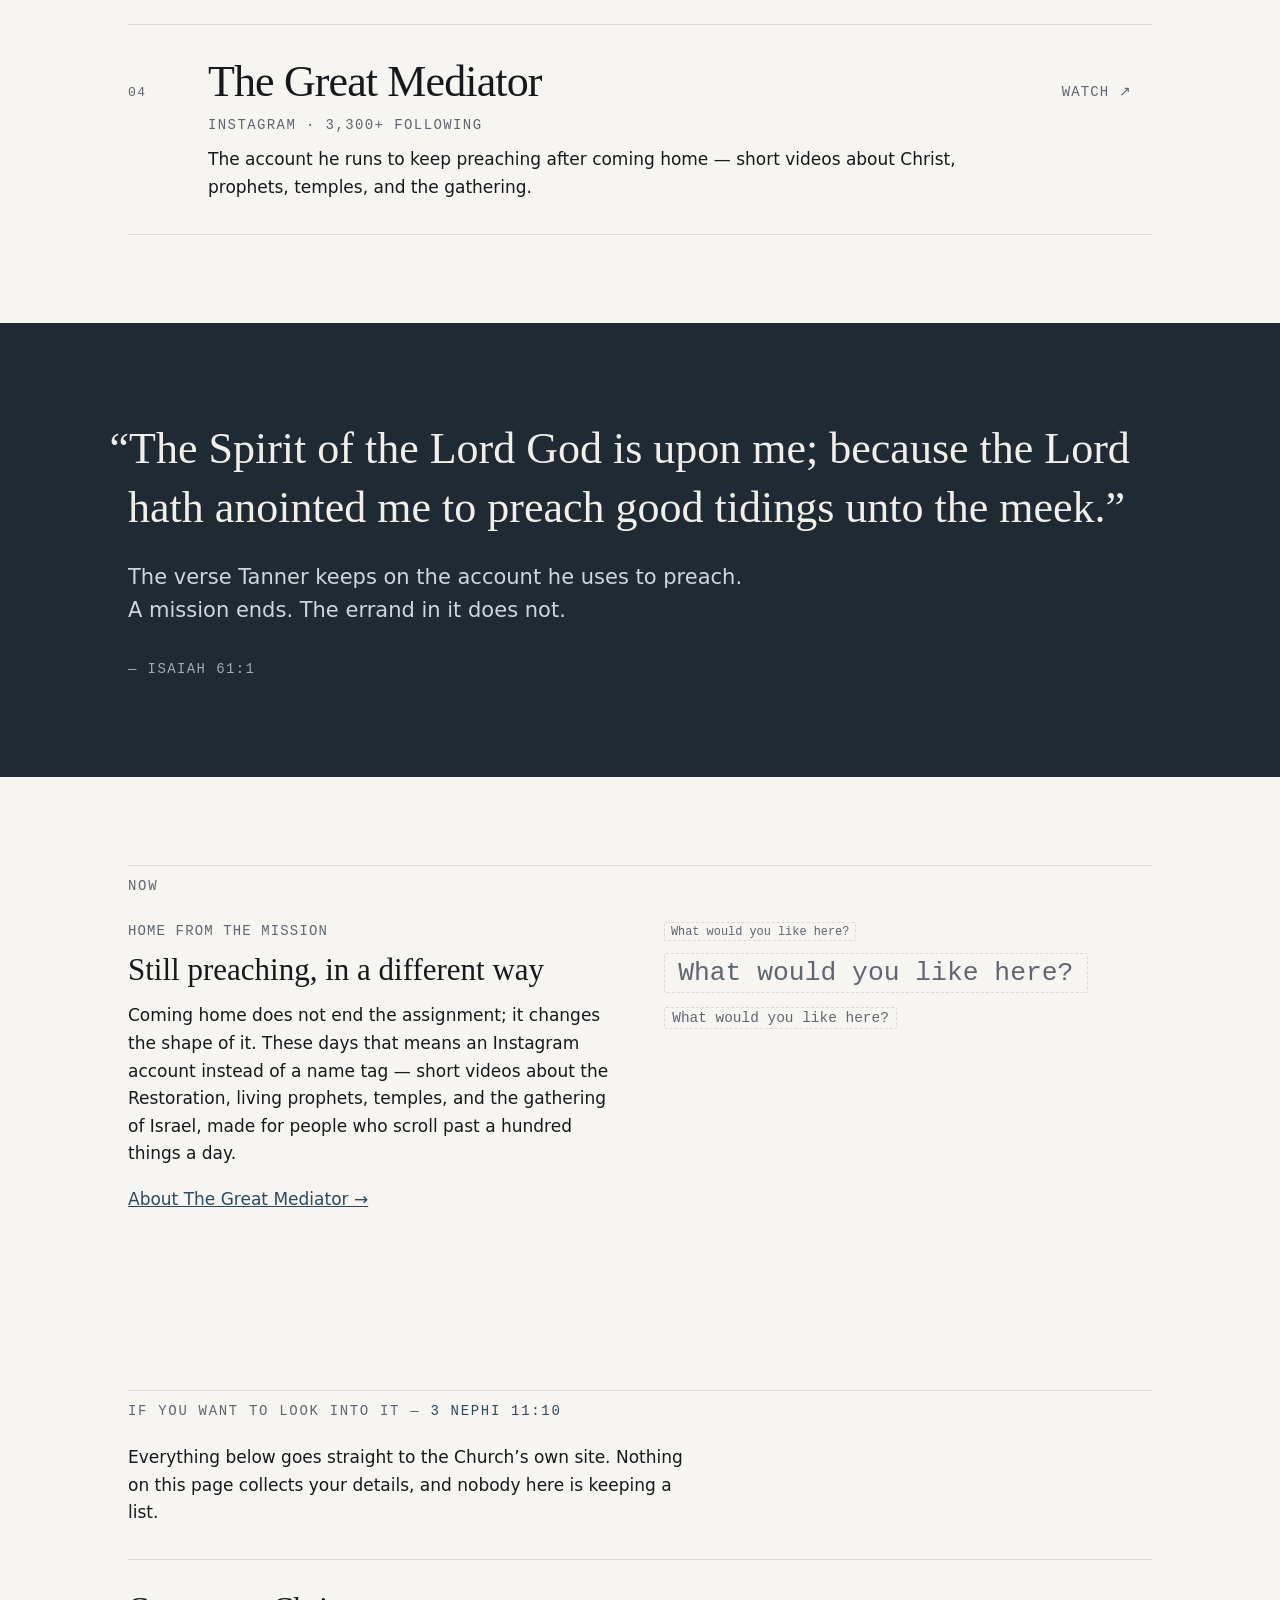
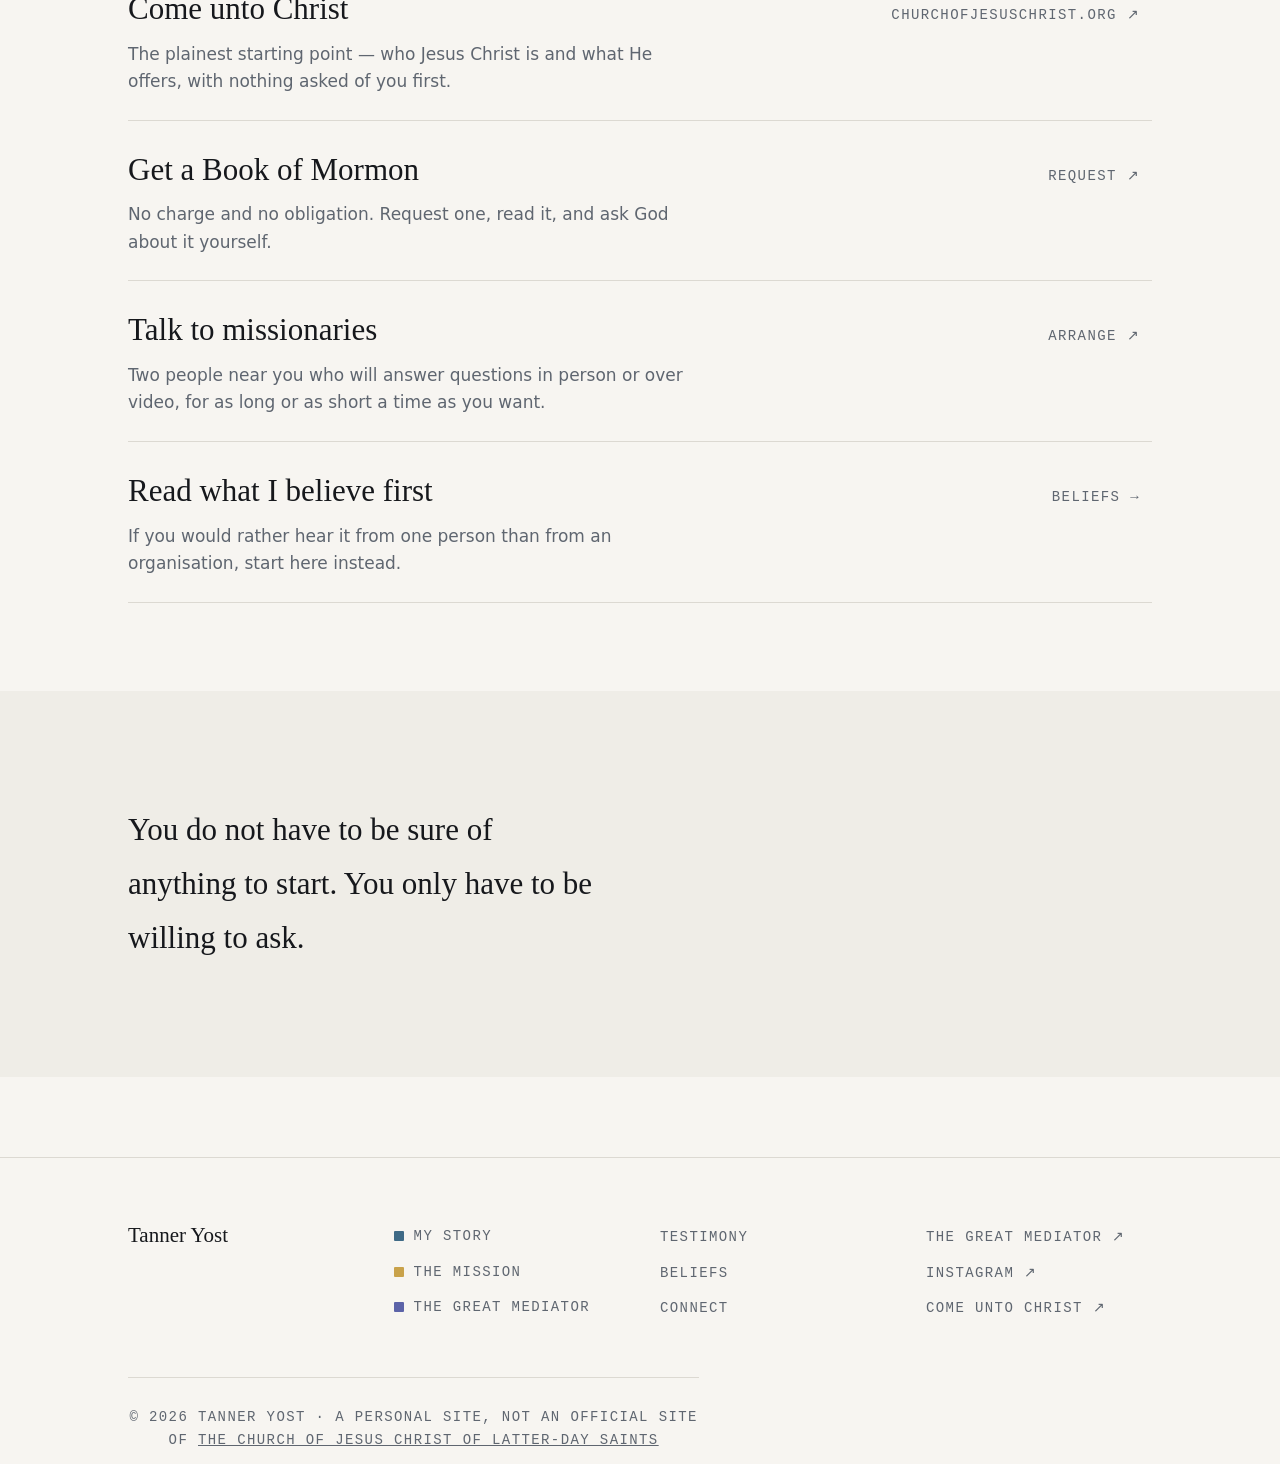
==== commit eb88b4df: "Replace [[TODO]] markers with a plain "What would you like here?" prompt The bracketed syntax read a" ====
--- a/index.html
+++ b/index.html
@@ -10,8 +10,9 @@
 <meta property="og:url" content="https://tanneryost.com/">
 <meta property="og:title" content="Tanner Yost">
 <meta property="og:description" content="A returned missionary still doing what he was set apart to do — inviting people to come unto Christ.">
-<!-- TODO: add <meta property="og:image"> once a real photograph exists. A link
-     preview with no image is better than one showing a stand-in for a person. -->
+<meta property="og:image" content="https://tanneryost.com/assets/img/tanner-portrait.jpg">
+<meta property="og:image:alt" content="Tanner Yost on the grounds of the Rexburg Idaho Temple.">
+<meta name="twitter:card" content="summary_large_image">
 <link rel="stylesheet" href="assets/css/site.css">
 <script>
 /* Applies a saved theme before first paint. Must stay inline and synchronous —
@@ -59,7 +60,7 @@
   <div class="wrap masthead">
     <div class="grid">
       <div style="grid-column: 1 / 8;">
-        <p class="meta" style="margin-bottom:1.25rem;"><span class="todo">[[TODO: city, state]]</span> &middot; Tennessee Nashville Mission</p>
+        <p class="meta" style="margin-bottom:1.25rem;">Tennessee Nashville Mission</p>
         <h1 style="font-size:var(--step-4); line-height:1.08;">Tanner Yost</h1>
         <p class="facets">Returned missionary &middot; Latter-day Saint &middot; Musician</p>
         <p class="lede">Still doing the thing I was set apart to do &mdash; inviting people to come unto Christ.</p>
@@ -105,7 +106,7 @@
           <span class="idx-tag">Tennessee Nashville Mission</span>
           <span class="idx-desc">Two years in the American South. The people, the doors, the guitar, and what it cost and gave.</span>
         </span>
-        <span class="idx-when"><span class="todo">[[TODO: dates]]</span> &#8599;</span>
+        <span class="idx-when"><span class="todo">What would you like here?</span> &#8599;</span>
       </a>
 
       <a class="idx-row" href="testimony.html" data-reveal>
@@ -149,9 +150,9 @@
         <p><a href="mediator.html">About The Great Mediator &rarr;</a></p>
       </div>
       <div style="grid-column: 7 / 13;" data-reveal>
-        <p class="meta"><span class="todo">[[TODO: dates]]</span></p>
-        <h3 style="font-family:var(--font-display); font-weight:400; font-size:var(--step-2); margin:.4rem 0 .75rem;"><span class="todo">[[TODO: school, work, or calling]]</span></h3>
-        <p><span class="todo">[[TODO: what Tanner is doing now &mdash; studying, working, serving in a calling. Two or three sentences in his own words.]]</span></p>
+        <p class="meta"><span class="todo">What would you like here?</span></p>
+        <h3 style="font-family:var(--font-display); font-weight:400; font-size:var(--step-2); margin:.4rem 0 .75rem;"><span class="todo">What would you like here?</span></h3>
+        <p><span class="todo">What would you like here?</span></p>
       </div>
     </div>
   </section>
@@ -212,7 +213,6 @@
     <div class="footer-grid">
       <div>
         <h2>Tanner Yost</h2>
-        <p class="meta"><span class="todo">[[TODO: city, state]]</span></p>
       </div>
       <div>
         <ul>
--- a/assets/css/site.css
+++ b/assets/css/site.css
@@ -237,34 +237,25 @@
 .meta li + li::before { content: " | "; opacity: .55; }
 ul.meta { list-style: none; padding: 0; }
 
-/* Unresolved facts ship as visibly unfilled fields — never as plausible
-   invention. Tanner fills these in; nothing here is guessed on his behalf.
-   Find them all with:  grep -rn 'TODO:' *.html   */
+/* An empty slot, asking to be filled. Unresolved facts ship as a visible
+   prompt — never as plausible invention. Nothing about Tanner is guessed on
+   his behalf; the page simply says the space is his.
+   Sentence case, not caps: this is a question to the owner of the site, and
+   a question set in shouting capitals reads as an error message.
+   Find them all with:  grep -rn 'class="todo"' *.html   */
 .todo {
   font-family: var(--font-mono);
-  font-size: .8em;
-  text-transform: uppercase;
-  letter-spacing: .06em;
+  font-size: .85em;
   color: var(--ink-muted);
   border: 1px dashed var(--border);
   border-radius: var(--radius);
-  padding: .1em .45em;
+  padding: .15em .5em;
   white-space: normal;
-}
-
-/* A standing note to the reader — currently the "this page is a draft" bar.
-   Deliberately plain and unemphatic: it is an admission, not a banner. Delete
-   the element from the page once the page no longer needs the admission. */
-.notice {
-  font-family: var(--font-mono);
-  font-size: var(--step--1);
-  line-height: 1.7;
-  color: var(--ink-muted);
-  border: 1px dashed var(--border);
-  border-radius: var(--radius);
-  padding: 1rem 1.25rem;
-  max-width: 68ch;
-  margin: 0;
+  /* Many of these sit inside .meta / .caption / .chapter-when / .idx-when,
+     which are uppercase with open tracking. Without these two resets the
+     prompt inherits that and starts SHOUTING AT THE OWNER OF THE SITE. */
+  text-transform: none;
+  letter-spacing: 0;
 }
 
 /* ---------- scripture --------------------------------------------------- */
@@ -562,11 +553,9 @@
 .ph span {
   font-family: var(--font-mono);
   font-size: var(--step--1);
-  text-transform: uppercase;
-  letter-spacing: .1em;
-  color: var(--ink-muted);
-  max-width: 24ch;
-  line-height: 1.6;
+  color: var(--ink-muted);
+  max-width: 26ch;
+  line-height: 1.7;
 }
 .ph--wide { aspect-ratio: 3 / 2; }
 .ph--square { aspect-ratio: 1 / 1; }
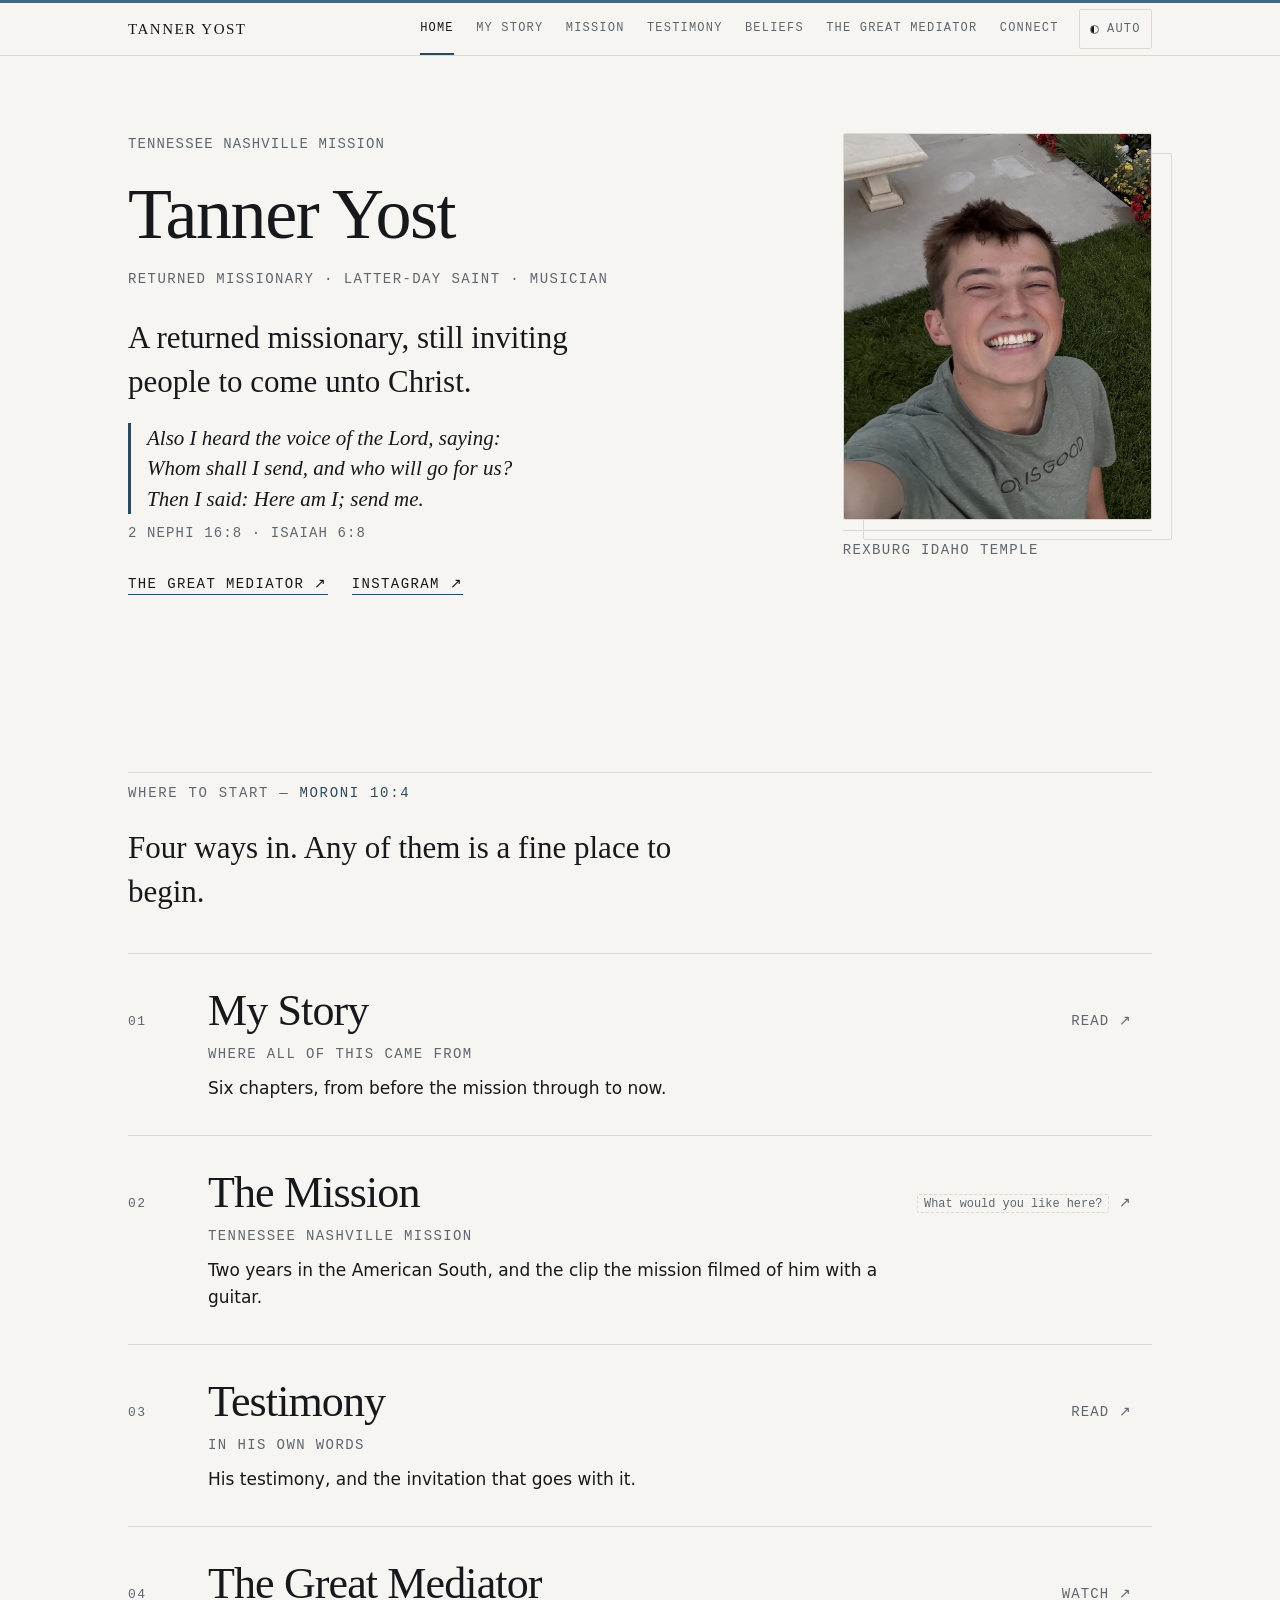
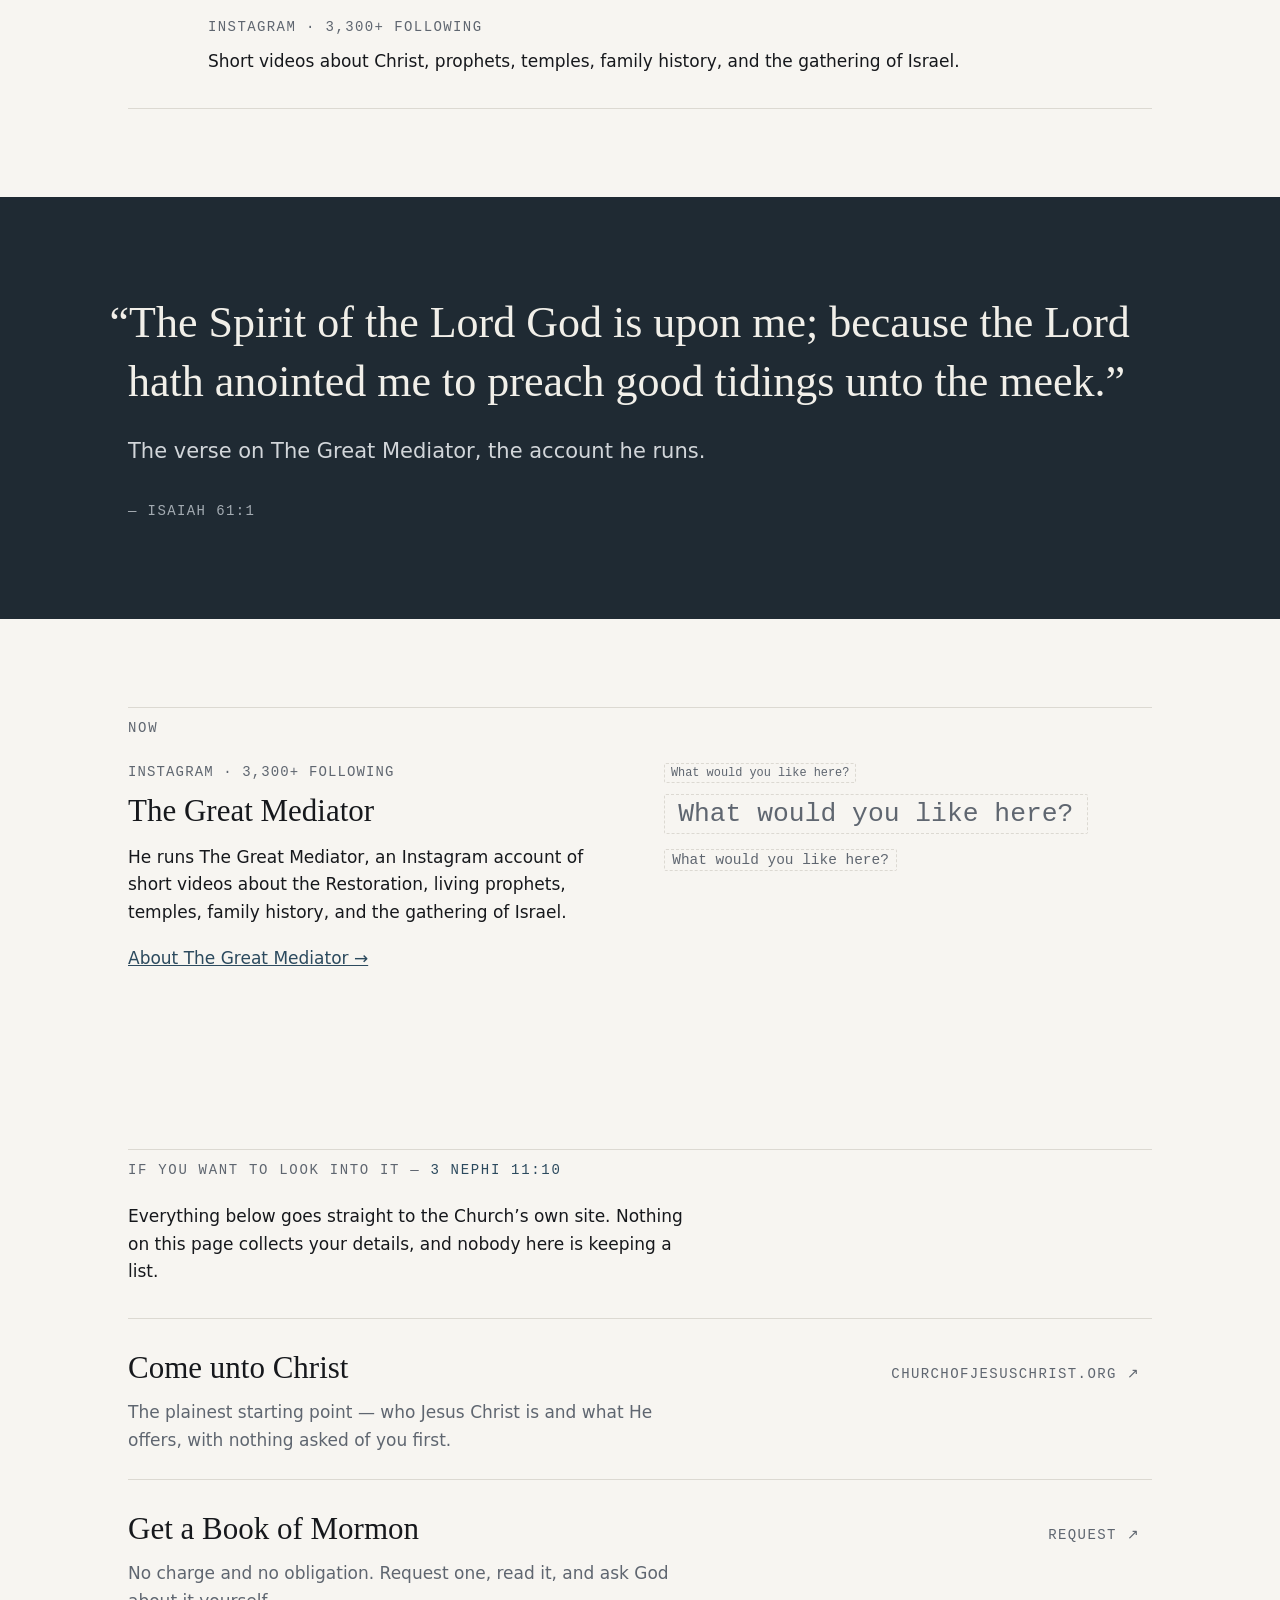
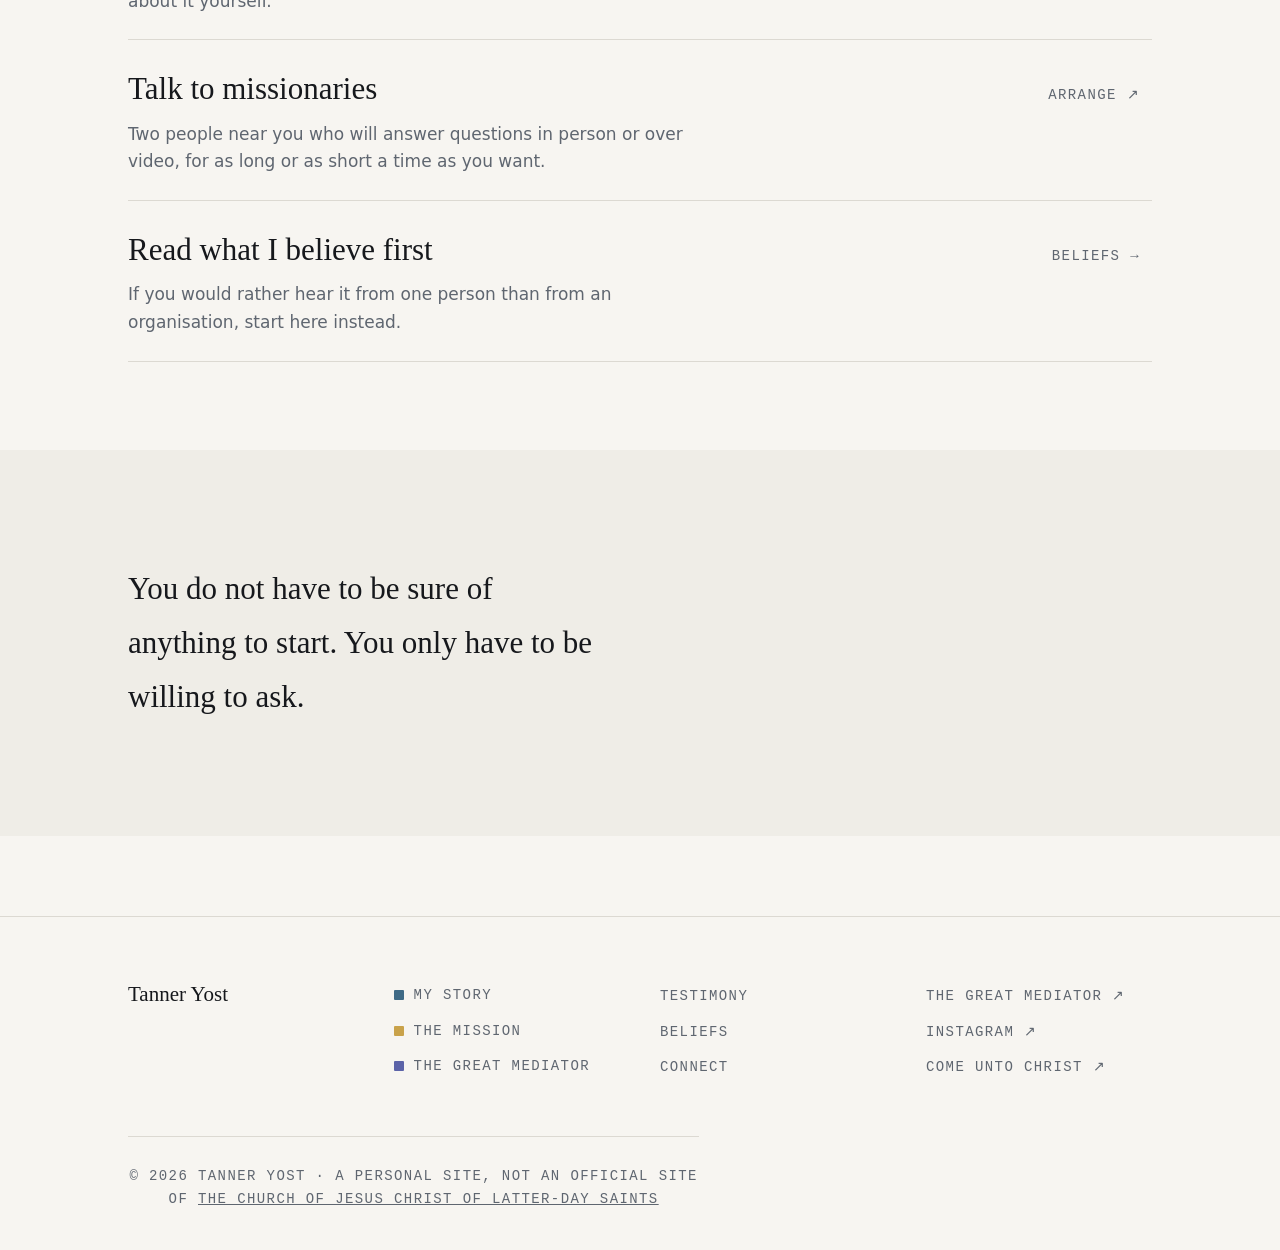
==== commit 639eb0b6: "Cut the invented characterisation of Tanner Most of this was mine, not his, and none of it was sourc" ====
--- a/index.html
+++ b/index.html
@@ -63,7 +63,7 @@
         <p class="meta" style="margin-bottom:1.25rem;">Tennessee Nashville Mission</p>
         <h1 style="font-size:var(--step-4); line-height:1.08;">Tanner Yost</h1>
         <p class="facets">Returned missionary &middot; Latter-day Saint &middot; Musician</p>
-        <p class="lede">Still doing the thing I was set apart to do &mdash; inviting people to come unto Christ.</p>
+        <p class="lede">A returned missionary, still inviting people to come unto Christ.</p>
         <p class="motto">Also I heard the voice of the Lord, saying: Whom shall I send, and who will go for us? Then I said: Here am I; send me.</p>
         <p class="meta" style="margin:-1.25rem 0 1.75rem;">2 Nephi 16:8 &middot; Isaiah 6:8</p>
         <ul class="linkrow">
@@ -94,7 +94,7 @@
         <span>
           <span class="idx-name">My Story</span>
           <span class="idx-tag">Where all of this came from</span>
-          <span class="idx-desc">How a boy raised around the gospel came to want it for himself, and what he decided to do about it.</span>
+          <span class="idx-desc">Six chapters, from before the mission through to now.</span>
         </span>
         <span class="idx-when">Read &#8599;</span>
       </a>
@@ -104,7 +104,7 @@
         <span>
           <span class="idx-name">The Mission</span>
           <span class="idx-tag">Tennessee Nashville Mission</span>
-          <span class="idx-desc">Two years in the American South. The people, the doors, the guitar, and what it cost and gave.</span>
+          <span class="idx-desc">Two years in the American South, and the clip the mission filmed of him with a guitar.</span>
         </span>
         <span class="idx-when"><span class="todo">What would you like here?</span> &#8599;</span>
       </a>
@@ -114,7 +114,7 @@
         <span>
           <span class="idx-name">Testimony</span>
           <span class="idx-tag">In his own words</span>
-          <span class="idx-desc">What he actually believes, why he believes it, and what he would say to someone asking honestly.</span>
+          <span class="idx-desc">His testimony, and the invitation that goes with it.</span>
         </span>
         <span class="idx-when">Read &#8599;</span>
       </a>
@@ -124,7 +124,7 @@
         <span>
           <span class="idx-name">The Great Mediator</span>
           <span class="idx-tag">Instagram &middot; 3,300+ following</span>
-          <span class="idx-desc">The account he runs to keep preaching after coming home &mdash; short videos about Christ, prophets, temples, and the gathering.</span>
+          <span class="idx-desc">Short videos about Christ, prophets, temples, family history, and the gathering of Israel.</span>
         </span>
         <span class="idx-when">Watch &#8599;</span>
       </a>
@@ -135,7 +135,7 @@
   <div class="band-quote full-bleed">
     <div class="wrap">
       <blockquote>&ldquo;The Spirit of the Lord God is upon me; because the Lord hath anointed me to preach good tidings unto the meek.&rdquo;</blockquote>
-      <p class="after">The verse Tanner keeps on the account he uses to preach. A mission ends. The errand in it does not.</p>
+      <p class="after">The verse on The Great Mediator, the account he runs.</p>
       <p class="attrib">&mdash; Isaiah 61:1</p>
     </div>
   </div>
@@ -144,9 +144,9 @@
     <h2 class="eyebrow" id="now-h">Now</h2>
     <div class="grid">
       <div style="grid-column: 1 / 7;" data-reveal>
-        <p class="meta">Home from the mission</p>
-        <h3 style="font-family:var(--font-display); font-weight:400; font-size:var(--step-2); margin:.4rem 0 .75rem;">Still preaching, in a different way</h3>
-        <p>Coming home does not end the assignment; it changes the shape of it. These days that means an Instagram account instead of a name tag &mdash; short videos about the Restoration, living prophets, temples, and the gathering of Israel, made for people who scroll past a hundred things a day.</p>
+        <p class="meta">Instagram &middot; 3,300+ following</p>
+        <h3 style="font-family:var(--font-display); font-weight:400; font-size:var(--step-2); margin:.4rem 0 .75rem;">The Great Mediator</h3>
+        <p>He runs The Great Mediator, an Instagram account of short videos about the Restoration, living prophets, temples, family history, and the gathering of Israel.</p>
         <p><a href="mediator.html">About The Great Mediator &rarr;</a></p>
       </div>
       <div style="grid-column: 7 / 13;" data-reveal>
--- a/assets/css/site.css
+++ b/assets/css/site.css
@@ -874,17 +874,6 @@
   text-decoration: none;
   border-bottom: 1px solid var(--accent);
 }
-.embed-note {
-  font-family: var(--font-mono);
-  font-size: var(--step--1);
-  text-transform: uppercase;
-  letter-spacing: .08em;
-  color: var(--ink-muted);
-  border-top: 1px solid var(--border);
-  padding-top: 12px;
-  margin-top: 2rem;
-  max-width: none;
-}
 
 /* ---------- profiles / contact ------------------------------------------ */
 
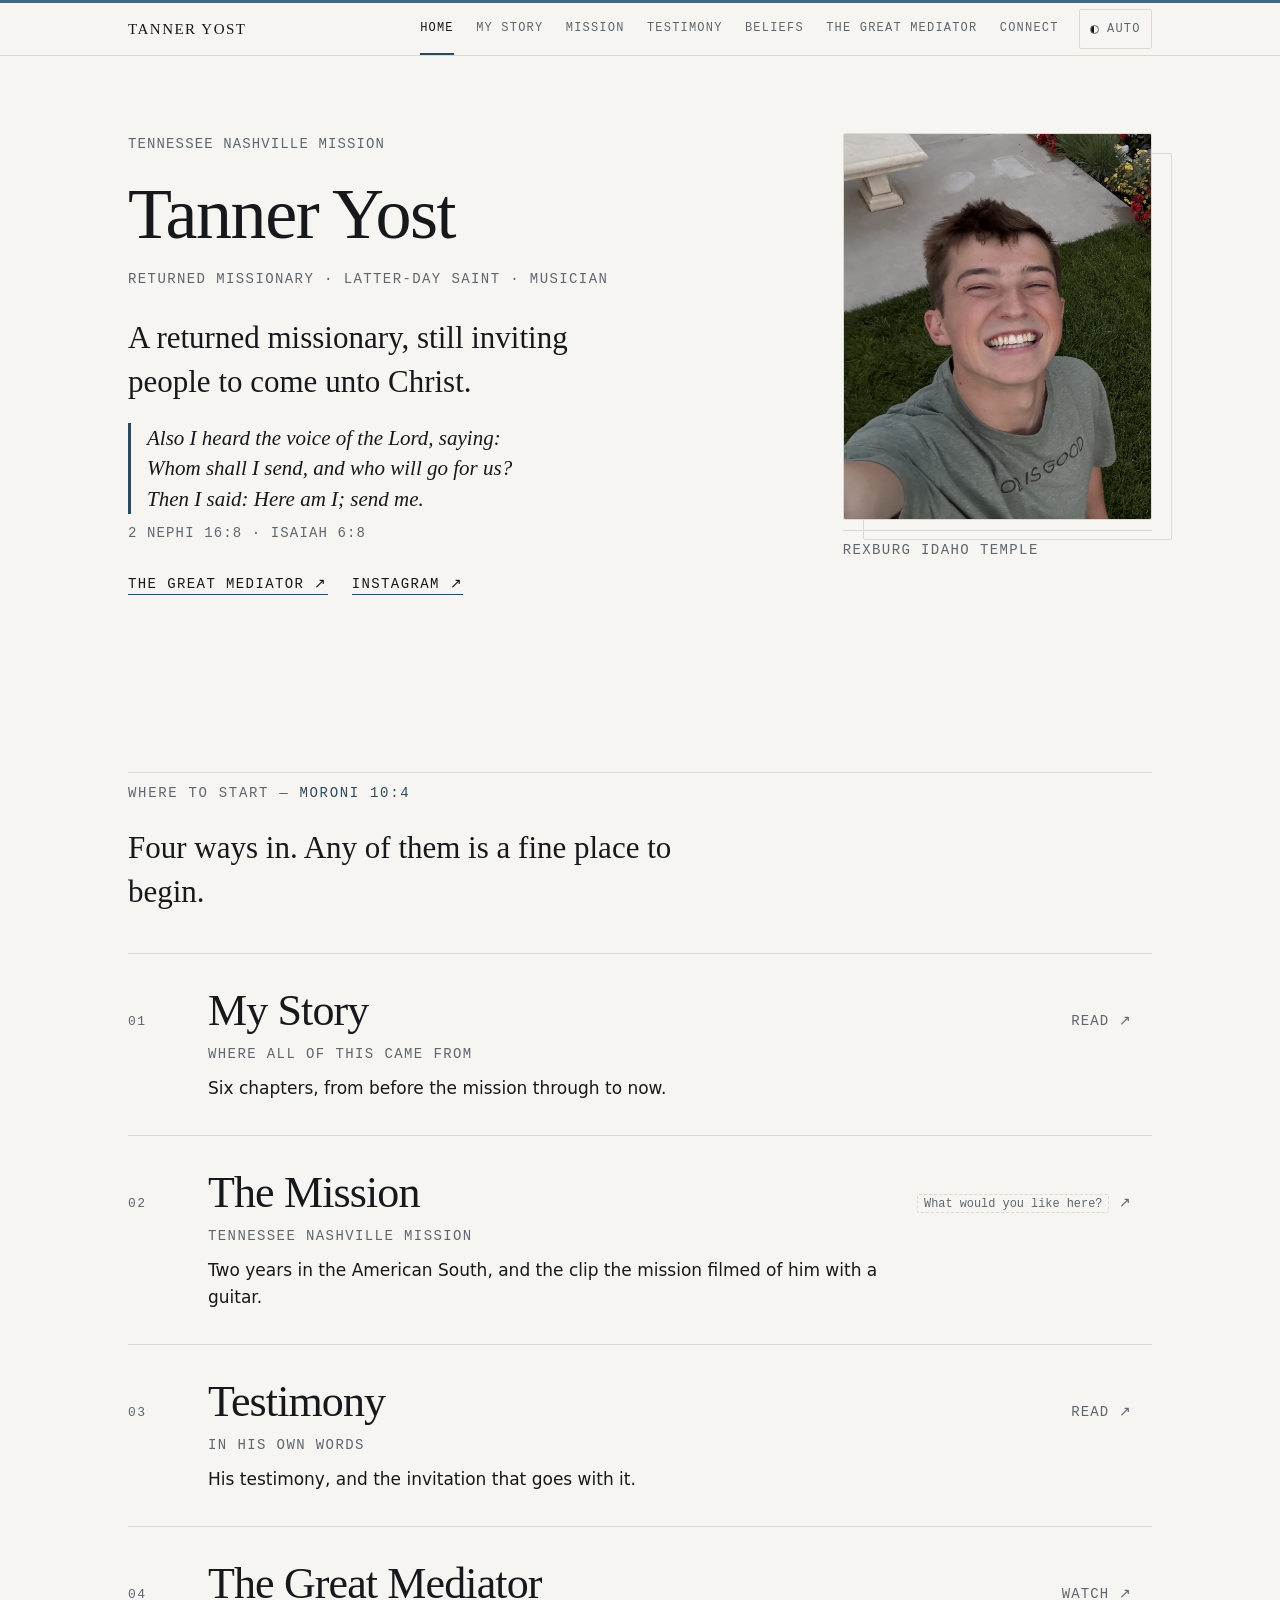
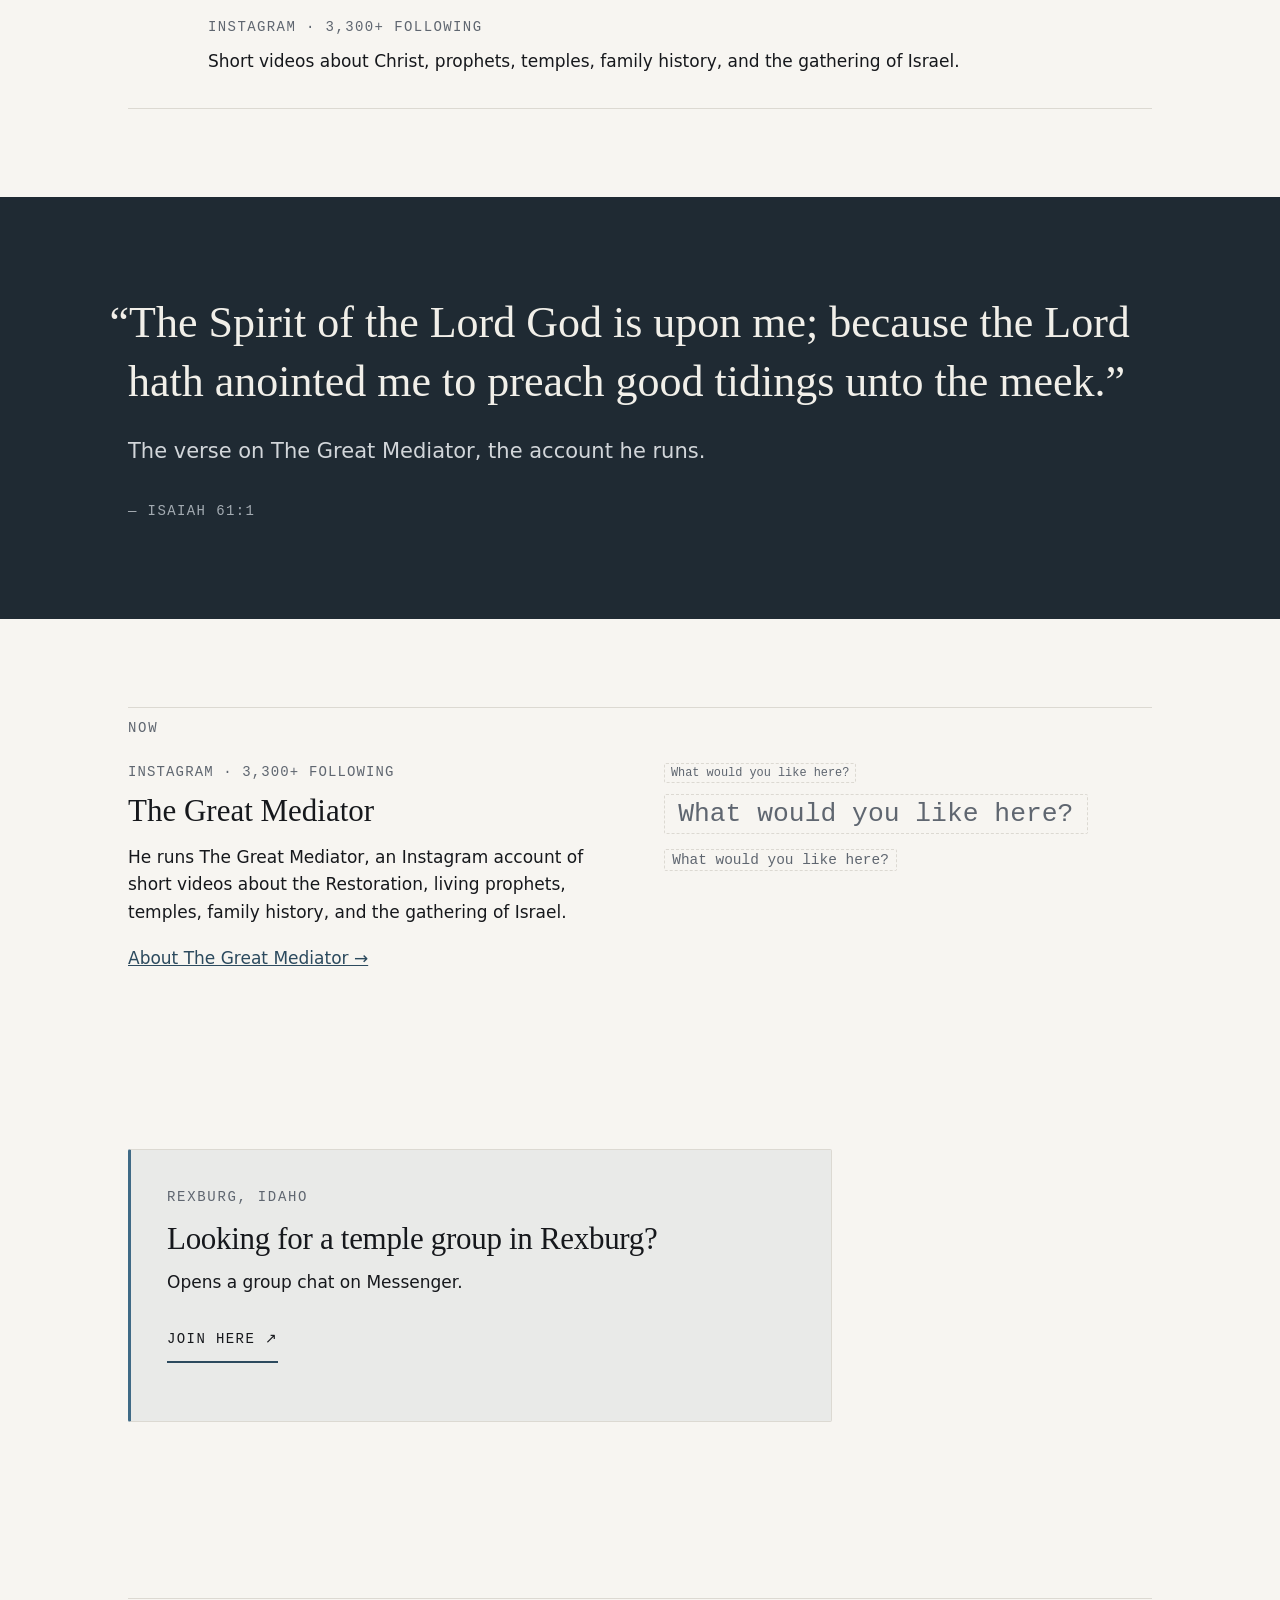
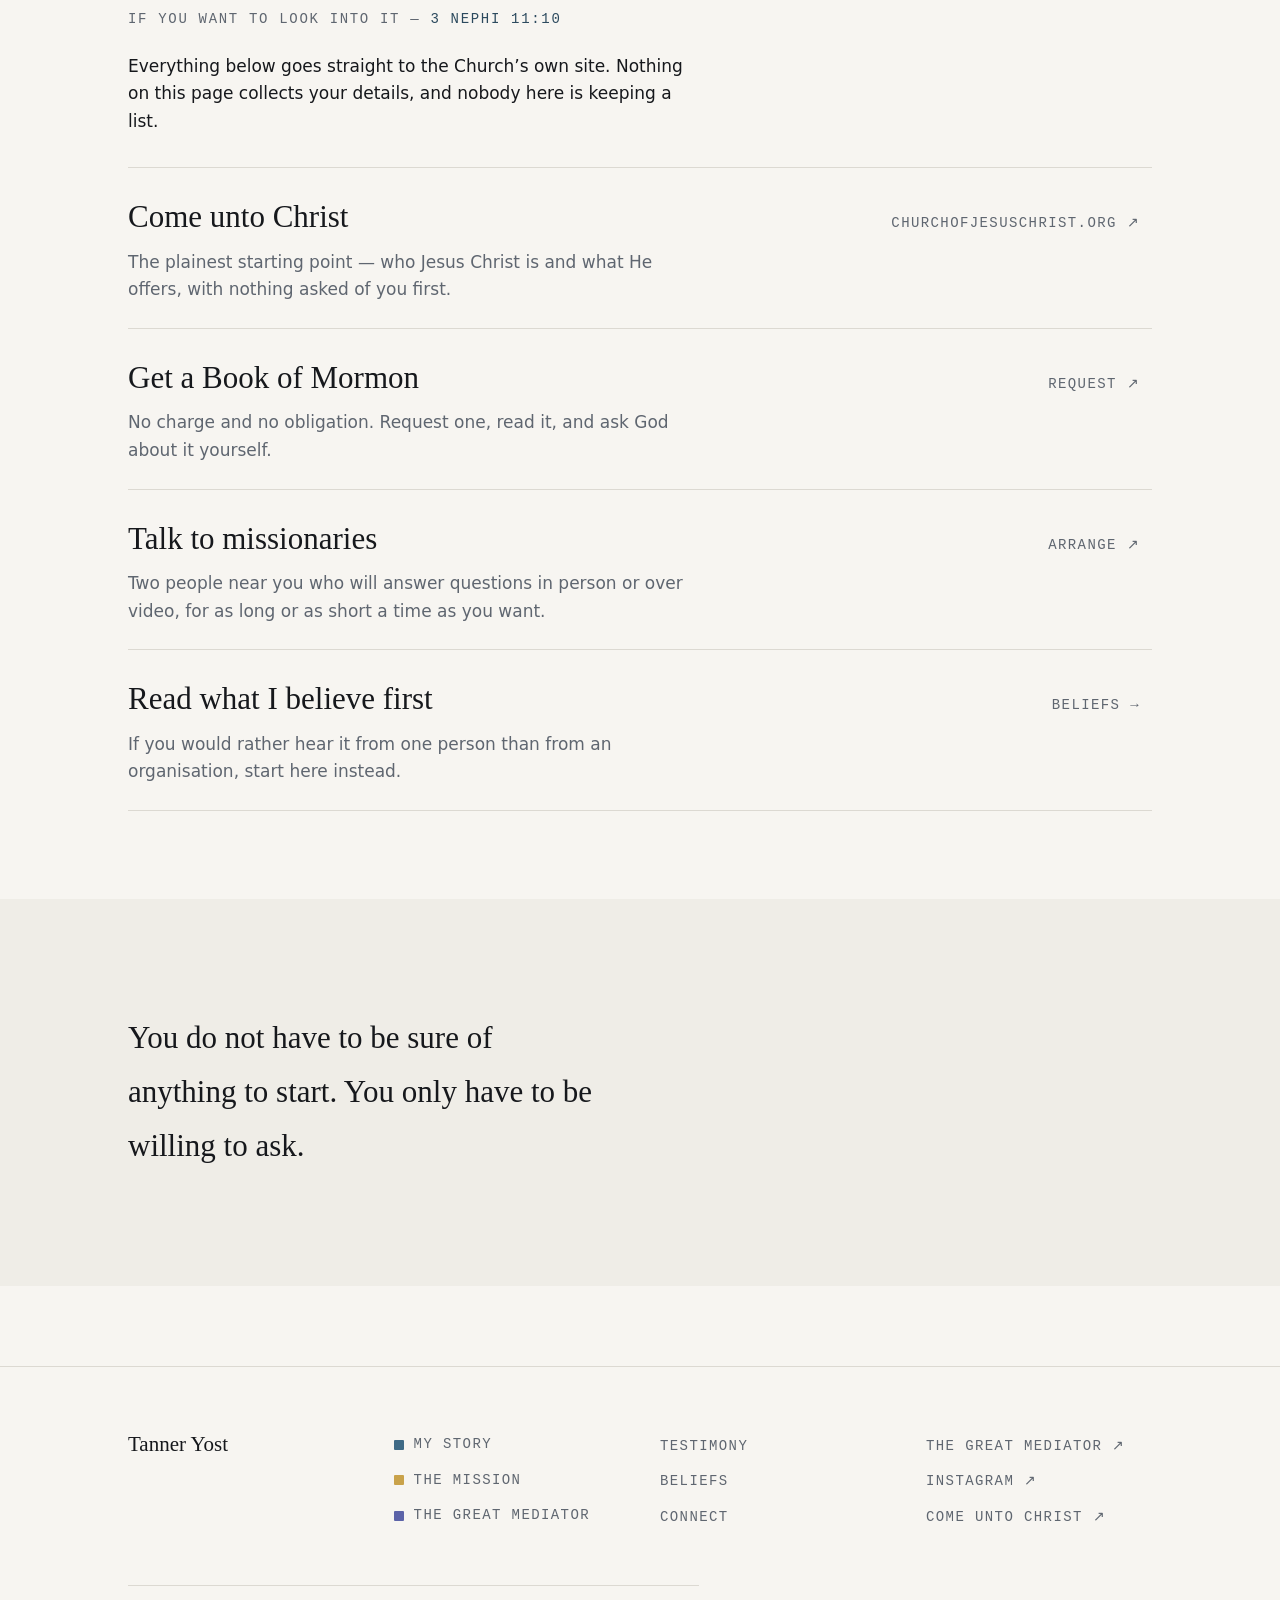
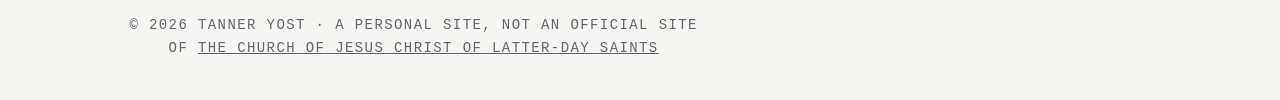
==== commit e51dd659: "Add the Rexburg temple group invitation A local, concrete ask on the home page and Connect: "Looking" ====
--- a/index.html
+++ b/index.html
@@ -157,6 +157,15 @@
     </div>
   </section>
 
+  <section class="wrap" aria-labelledby="rexburg-h">
+    <div class="cta" data-reveal>
+      <p class="eyebrow" style="border-top:0; padding-top:0; margin-bottom:.75rem;">Rexburg, Idaho</p>
+      <h2 id="rexburg-h">Looking for a temple group in Rexburg?</h2>
+      <p>Opens a group chat on Messenger.</p>
+      <p><a class="cta-go" href="https://m.me/ch/tZivarH4OEC-hcd2/" rel="noopener">Join here &#8599;</a></p>
+    </div>
+  </section>
+
   <section class="wrap" aria-labelledby="invite-h">
     <h2 class="eyebrow" id="invite-h">If you want to look into it <span class="ref">3 Nephi 11:10</span></h2>
     <p style="max-width:52ch; margin-bottom:2rem;">Everything below goes straight to the Church&rsquo;s own site. Nothing on this page collects your details, and nobody here is keeping a list.</p>
--- a/assets/css/site.css
+++ b/assets/css/site.css
@@ -841,6 +841,36 @@
   .invite .go { margin-top: .75rem; }
 }
 
+/* ---------- the Rexburg invitation -------------------------------------- *
+ * Deliberately NOT a row in .invite. Every list up there promises that each
+ * link goes to the Church's own site and that nothing collects your details;
+ * this one opens a Messenger group chat run by people locally. Keeping it in
+ * its own block is what keeps that promise true.
+ * ------------------------------------------------------------------------ */
+.cta {
+  border: 1px solid var(--border);
+  border-left: 3px solid var(--accent-fill);   /* <=4px rule: allowed use of --accent-fill */
+  border-radius: var(--radius);
+  background: var(--accent-tint);
+  padding: clamp(1.5rem, 4vw, 2.25rem);
+  max-width: 44rem;
+}
+.cta h2 { font-size: var(--step-2); margin-bottom: .6rem; }
+.cta p { margin: 0 0 1.4rem; max-width: 46ch; }
+.cta-go {
+  display: inline-flex;
+  align-items: center;
+  min-height: 44px;                 /* touch target */
+  font-family: var(--font-mono);
+  font-size: var(--step--1);
+  text-transform: uppercase;
+  letter-spacing: .1em;
+  color: var(--ink);
+  text-decoration: none;
+  border-bottom: 2px solid var(--accent);
+}
+.cta-go:hover, .cta-go:focus-visible { color: var(--accent); }
+
 /* ---------- instagram embeds -------------------------------------------- *
  * Loaded on mediator.html and mission.html only. Two things matter here:
  *   1. The bare <blockquote class="instagram-media"> must look finished on its
